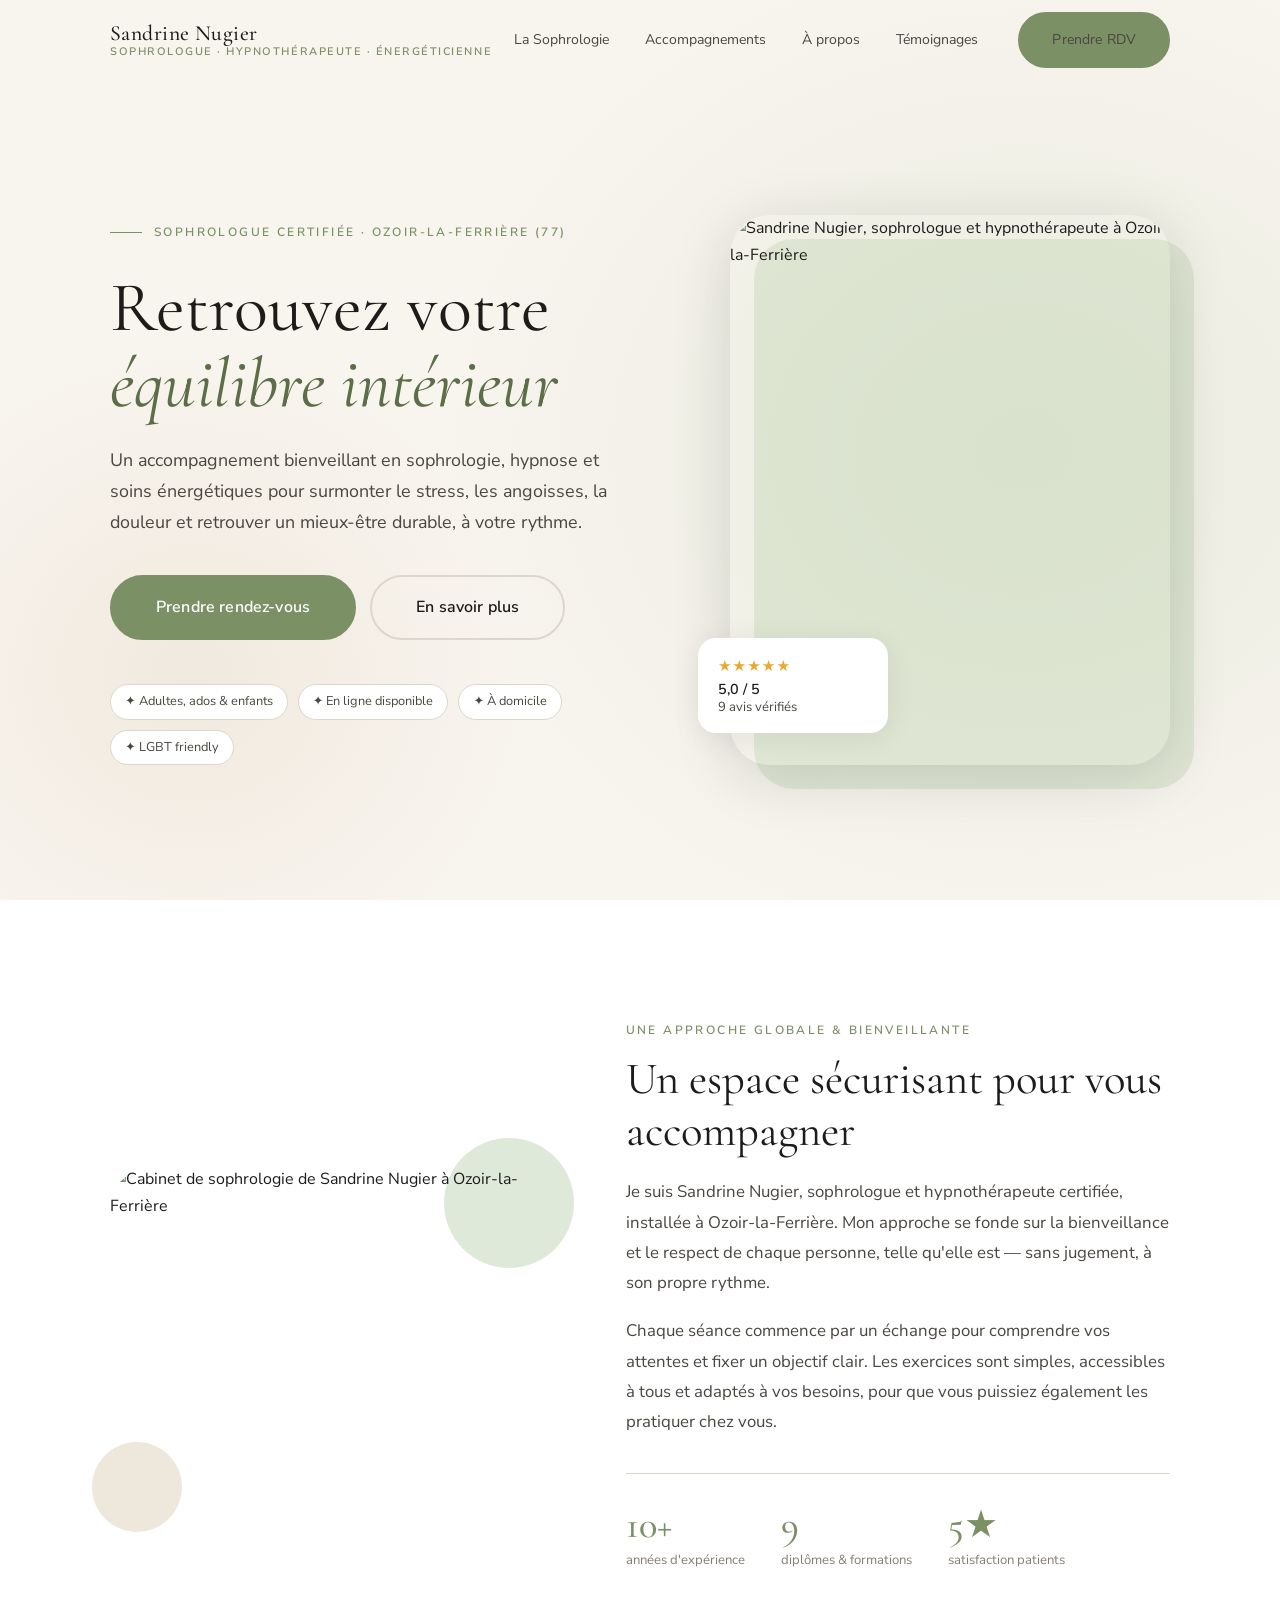
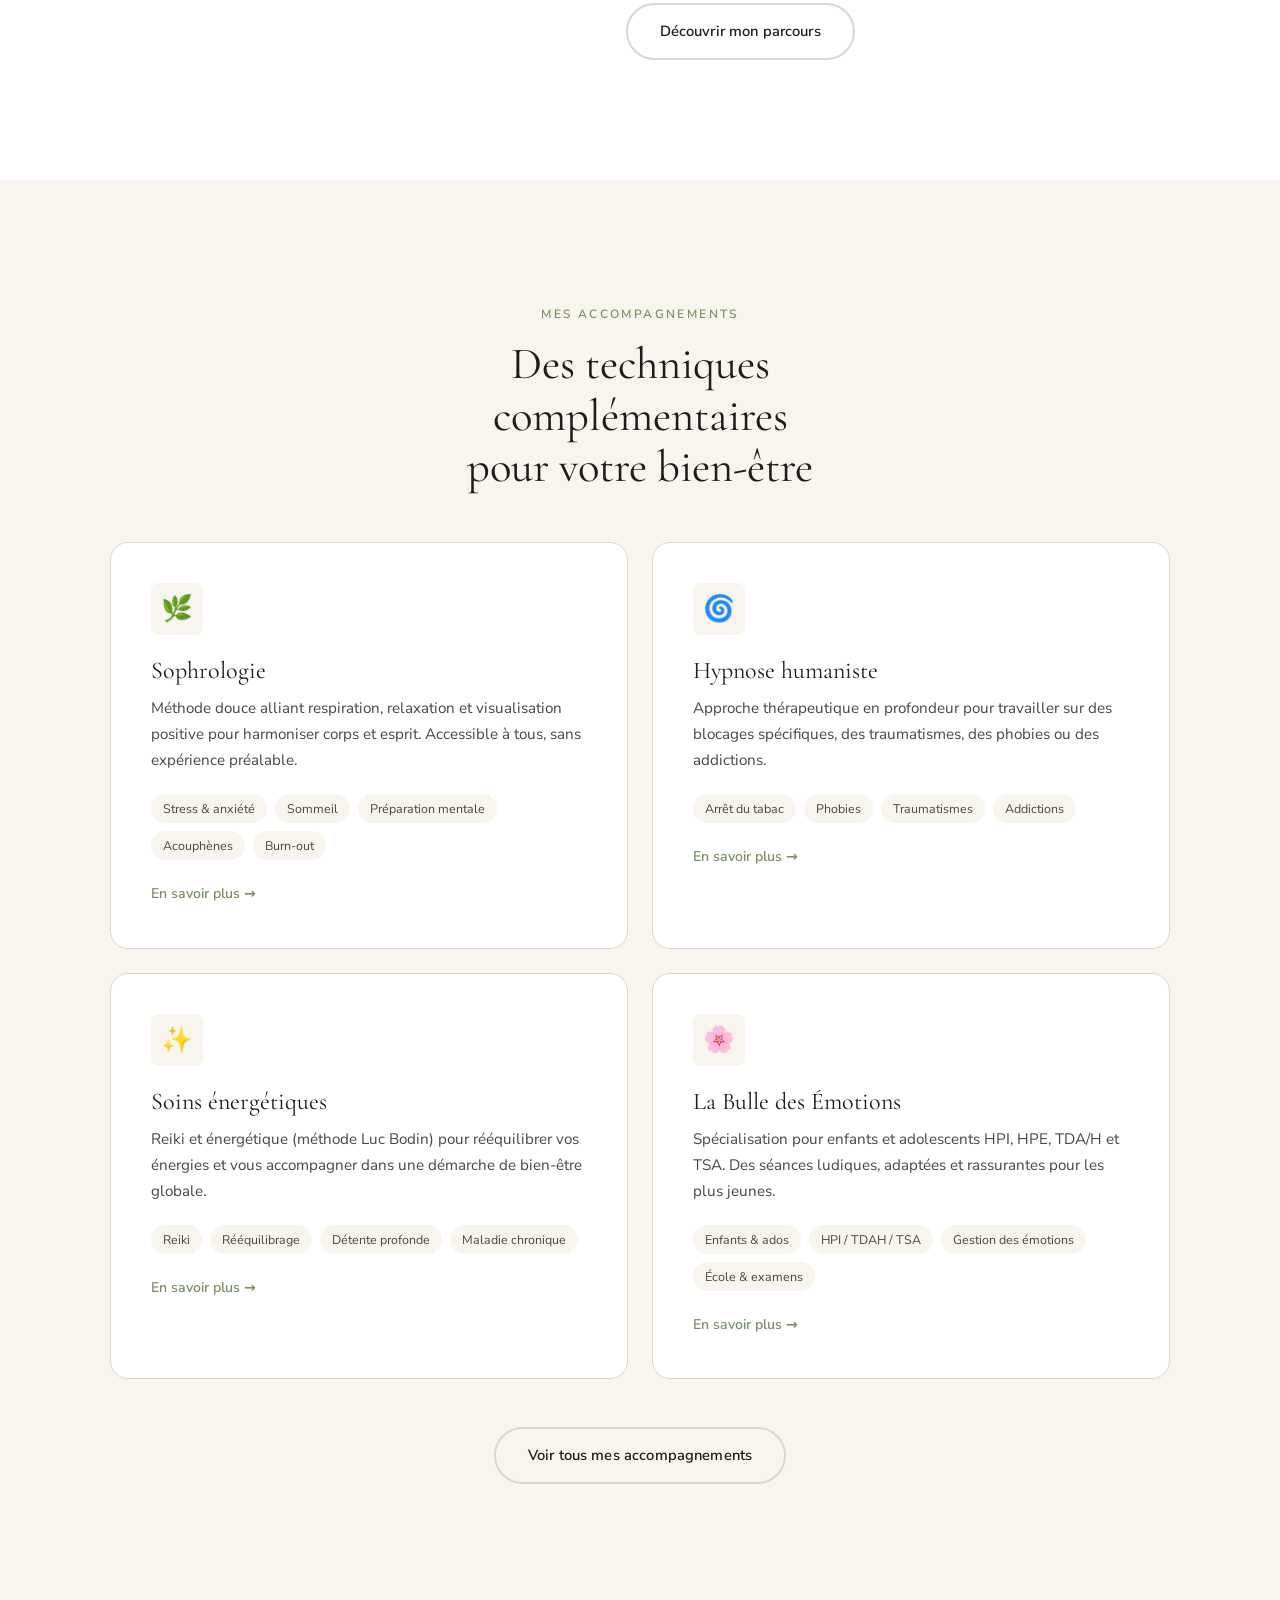
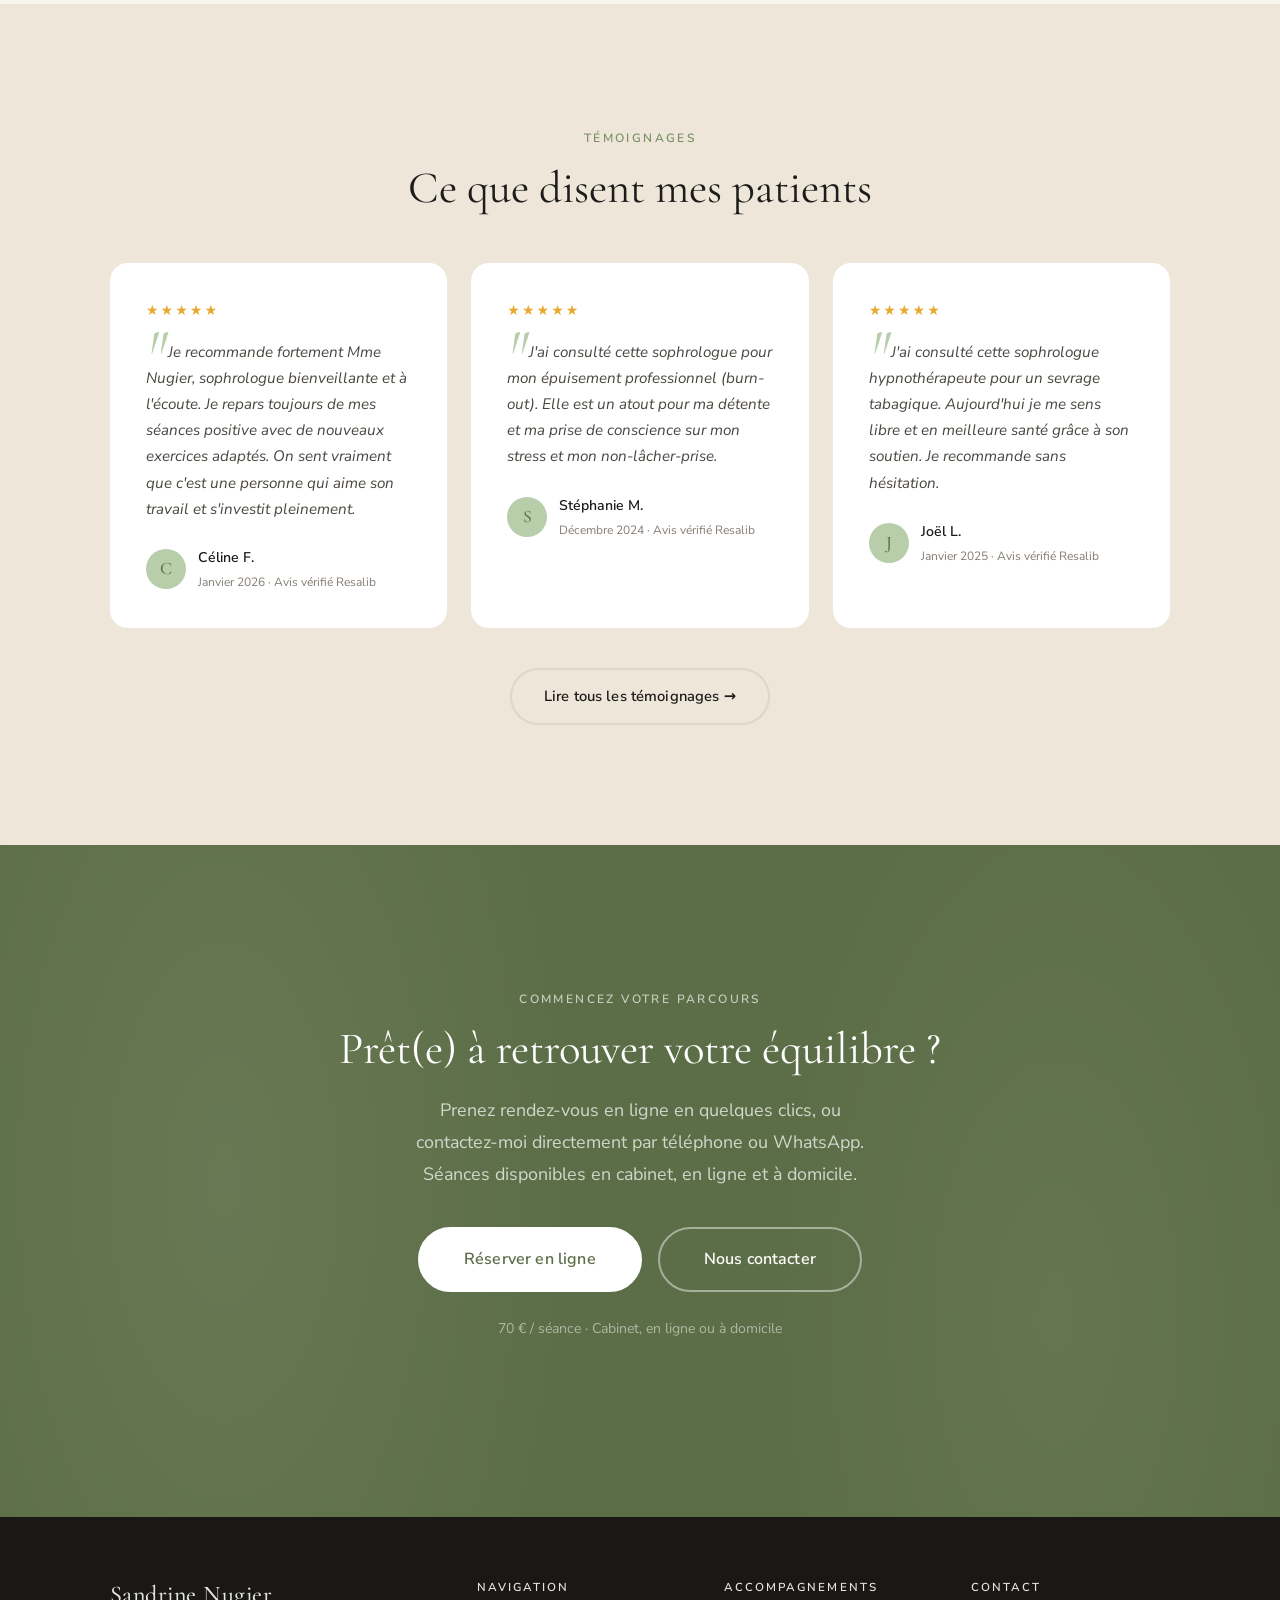
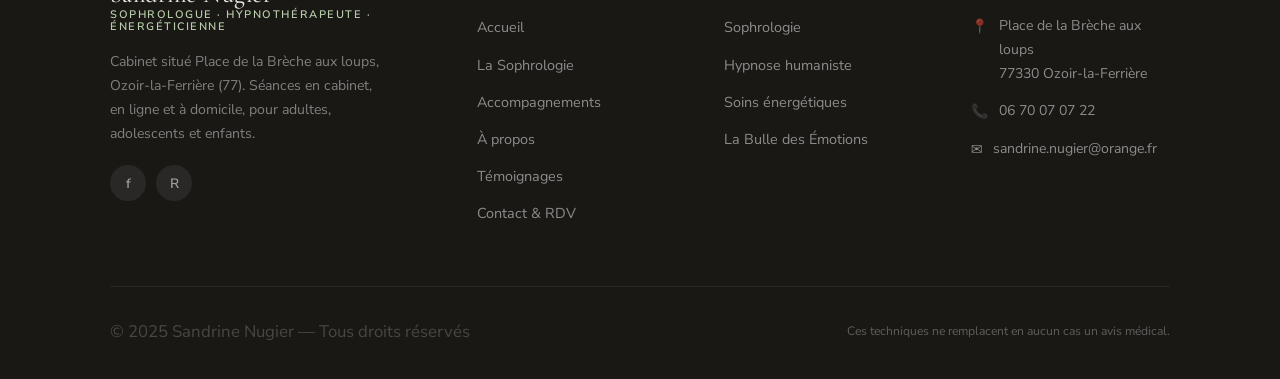
==== index.html @ 546c3f15 "Mise à jour: utiliser la photo de profil Resalib en page d'accueil Remplacement de la photo portrait" ====
<!DOCTYPE html>
<html lang="fr">
<head>
  <meta charset="UTF-8">
  <meta name="viewport" content="width=device-width, initial-scale=1.0">
  <title>Sandrine Nugier — Sophrologue, Hypnothérapeute à Ozoir-la-Ferrière (77)</title>
  <meta name="description" content="Sandrine Nugier, sophrologue et hypnothérapeute certifiée à Ozoir-la-Ferrière. Séances en cabinet, en ligne ou à domicile. Gestion du stress, sommeil, acouphènes, enfants HPI/TDAH. 5★ sur Resalib.">
  <link rel="preconnect" href="https://fonts.googleapis.com">
  <link rel="preconnect" href="https://fonts.gstatic.com" crossorigin>
  <link href="https://fonts.googleapis.com/css2?family=Cormorant+Garamond:ital,wght@0,300;0,400;0,500;0,600;1,300;1,400;1,500&family=Nunito+Sans:opsz,wght@6..12,300;6..12,400;6..12,600&display=swap" rel="stylesheet">
  <link rel="stylesheet" href="css/style.css">
</head>
<body>

  <!-- ======== NAVIGATION ======== -->
  <nav class="nav" id="nav">
    <div class="nav-inner">
      <a href="index.html" class="nav-logo">
        <span class="nav-logo-name">Sandrine Nugier</span>
        <span class="nav-logo-title">Sophrologue · Hypnothérapeute · Énergéticienne</span>
      </a>
      <ul class="nav-links">
        <li><a href="sophrologie.html">La Sophrologie</a></li>
        <li><a href="accompagnements.html">Accompagnements</a></li>
        <li><a href="a-propos.html">À propos</a></li>
        <li><a href="temoignages.html">Témoignages</a></li>
        <li class="nav-cta"><a href="contact.html" class="btn btn-primary">Prendre RDV</a></li>
      </ul>
      <button class="nav-burger" aria-label="Ouvrir le menu">
        <span></span><span></span><span></span>
      </button>
    </div>
  </nav>

  <!-- ======== HERO ======== -->
  <section class="hero">
    <div class="hero-bg"></div>
    <div class="hero-inner">
      <div class="hero-content">
        <div class="hero-eyebrow">
          <span class="eyebrow">Sophrologue certifiée · Ozoir-la-Ferrière (77)</span>
        </div>
        <h1>Retrouvez votre<br><em>équilibre intérieur</em></h1>
        <p class="hero-desc">
          Un accompagnement bienveillant en sophrologie, hypnose et soins énergétiques
          pour surmonter le stress, les angoisses, la douleur et retrouver un
          mieux-être durable, à votre rythme.
        </p>
        <div class="hero-actions">
          <a href="https://www.resalib.fr/agenda/100744?src=profile" target="_blank" rel="noopener" class="btn btn-primary btn-lg">
            Prendre rendez-vous
          </a>
          <a href="sophrologie.html" class="btn btn-outline btn-lg">En savoir plus</a>
        </div>
        <div class="hero-tags">
          <span class="tag">✦ Adultes, ados &amp; enfants</span>
          <span class="tag">✦ En ligne disponible</span>
          <span class="tag">✦ À domicile</span>
          <span class="tag">✦ LGBT friendly</span>
        </div>
      </div>
      <div class="hero-visual">
        <div class="hero-photo-wrap">
          <div class="hero-photo-bg"></div>
          <div class="hero-photo">
            <img
              src="https://www.resalib.fr/app/images/partners/100744.png"
              alt="Sandrine Nugier, sophrologue et hypnothérapeute à Ozoir-la-Ferrière"
              loading="eager"
            >
          </div>
          <div class="hero-badge">
            <div>
              <div class="hero-badge-stars">★★★★★</div>
              <div class="hero-badge-text">
                <strong>5,0 / 5</strong>
                9 avis vérifiés
              </div>
            </div>
          </div>
        </div>
      </div>
    </div>
  </section>

  <!-- ======== À PROPOS TEASER ======== -->
  <section class="section section-white">
    <div class="container">
      <div class="intro-grid">
        <div class="intro-visual fade-in">
          <div class="intro-img">
            <img
              src="https://www.resalib.fr/app/images/partners/100744_cabinet.jpeg?1738061444"
              alt="Cabinet de sophrologie de Sandrine Nugier à Ozoir-la-Ferrière"
            >
          </div>
          <div class="intro-blob intro-blob-1"></div>
          <div class="intro-blob intro-blob-2"></div>
        </div>
        <div class="intro-content fade-in delay-1">
          <span class="eyebrow">Une approche globale &amp; bienveillante</span>
          <h2>Un espace sécurisant pour vous accompagner</h2>
          <p>
            Je suis Sandrine Nugier, sophrologue et hypnothérapeute certifiée, installée
            à Ozoir-la-Ferrière. Mon approche se fonde sur la bienveillance et le respect
            de chaque personne, telle qu'elle est — sans jugement, à son propre rythme.
          </p>
          <p>
            Chaque séance commence par un échange pour comprendre vos attentes et fixer
            un objectif clair. Les exercices sont simples, accessibles à tous et adaptés
            à vos besoins, pour que vous puissiez également les pratiquer chez vous.
          </p>
          <div class="intro-stats">
            <div>
              <div class="stat-num">10+</div>
              <div class="stat-label">années d'expérience</div>
            </div>
            <div>
              <div class="stat-num">9</div>
              <div class="stat-label">diplômes &amp; formations</div>
            </div>
            <div>
              <div class="stat-num">5★</div>
              <div class="stat-label">satisfaction patients</div>
            </div>
          </div>
          <a href="a-propos.html" class="btn btn-outline" style="margin-top:32px">Découvrir mon parcours</a>
        </div>
      </div>
    </div>
  </section>

  <!-- ======== SERVICES ======== -->
  <section class="section" style="background:var(--cream)">
    <div class="container">
      <div style="text-align:center; max-width:560px; margin:0 auto 0">
        <span class="eyebrow fade-in">Mes accompagnements</span>
        <h2 class="fade-in delay-1" style="margin-top:12px">
          Des techniques complémentaires<br>pour votre bien-être
        </h2>
      </div>
      <div class="services-grid">

        <div class="service-card fade-in">
          <div class="service-icon">🌿</div>
          <h3>Sophrologie</h3>
          <p>
            Méthode douce alliant respiration, relaxation et visualisation positive pour
            harmoniser corps et esprit. Accessible à tous, sans expérience préalable.
          </p>
          <div class="service-tags">
            <span class="service-tag">Stress &amp; anxiété</span>
            <span class="service-tag">Sommeil</span>
            <span class="service-tag">Préparation mentale</span>
            <span class="service-tag">Acouphènes</span>
            <span class="service-tag">Burn-out</span>
          </div>
          <a href="accompagnements.html#sophrologie" class="service-link">En savoir plus →</a>
        </div>

        <div class="service-card fade-in delay-1">
          <div class="service-icon">🌀</div>
          <h3>Hypnose humaniste</h3>
          <p>
            Approche thérapeutique en profondeur pour travailler sur des blocages
            spécifiques, des traumatismes, des phobies ou des addictions.
          </p>
          <div class="service-tags">
            <span class="service-tag">Arrêt du tabac</span>
            <span class="service-tag">Phobies</span>
            <span class="service-tag">Traumatismes</span>
            <span class="service-tag">Addictions</span>
          </div>
          <a href="accompagnements.html#hypnose" class="service-link">En savoir plus →</a>
        </div>

        <div class="service-card fade-in delay-2">
          <div class="service-icon">✨</div>
          <h3>Soins énergétiques</h3>
          <p>
            Reiki et énergétique (méthode Luc Bodin) pour rééquilibrer vos énergies
            et vous accompagner dans une démarche de bien-être globale.
          </p>
          <div class="service-tags">
            <span class="service-tag">Reiki</span>
            <span class="service-tag">Rééquilibrage</span>
            <span class="service-tag">Détente profonde</span>
            <span class="service-tag">Maladie chronique</span>
          </div>
          <a href="accompagnements.html#energetique" class="service-link">En savoir plus →</a>
        </div>

        <div class="service-card fade-in delay-3">
          <div class="service-icon">🌸</div>
          <h3>La Bulle des Émotions</h3>
          <p>
            Spécialisation pour enfants et adolescents HPI, HPE, TDA/H et TSA.
            Des séances ludiques, adaptées et rassurantes pour les plus jeunes.
          </p>
          <div class="service-tags">
            <span class="service-tag">Enfants &amp; ados</span>
            <span class="service-tag">HPI / TDAH / TSA</span>
            <span class="service-tag">Gestion des émotions</span>
            <span class="service-tag">École &amp; examens</span>
          </div>
          <a href="accompagnements.html#enfants" class="service-link">En savoir plus →</a>
        </div>

      </div>
      <div style="text-align:center; margin-top:48px">
        <a href="accompagnements.html" class="btn btn-outline">Voir tous mes accompagnements</a>
      </div>
    </div>
  </section>

  <!-- ======== TEMOIGNAGES ======== -->
  <section class="section section-beige">
    <div class="container">
      <div style="text-align:center; max-width:560px; margin:0 auto">
        <span class="eyebrow fade-in">Témoignages</span>
        <h2 class="fade-in delay-1" style="margin-top:12px">Ce que disent mes patients</h2>
      </div>
      <div class="testimonials-grid">

        <div class="testimonial-card fade-in">
          <div class="testimonial-stars">★★★★★</div>
          <p class="testimonial-text">
            <span class="testimonial-quote">"</span>Je recommande fortement Mme Nugier, sophrologue bienveillante
            et à l'écoute. Je repars toujours de mes séances positive avec de nouveaux exercices adaptés.
            On sent vraiment que c'est une personne qui aime son travail et s'investit pleinement.
          </p>
          <div class="testimonial-author">
            <div class="testimonial-avatar">C</div>
            <div>
              <div class="testimonial-name">Céline F.</div>
              <div class="testimonial-date">Janvier 2026 · Avis vérifié Resalib</div>
            </div>
          </div>
        </div>

        <div class="testimonial-card fade-in delay-1">
          <div class="testimonial-stars">★★★★★</div>
          <p class="testimonial-text">
            <span class="testimonial-quote">"</span>J'ai consulté cette sophrologue pour mon épuisement
            professionnel (burn-out). Elle est un atout pour ma détente et ma prise de conscience sur
            mon stress et mon non-lâcher-prise.
          </p>
          <div class="testimonial-author">
            <div class="testimonial-avatar">S</div>
            <div>
              <div class="testimonial-name">Stéphanie M.</div>
              <div class="testimonial-date">Décembre 2024 · Avis vérifié Resalib</div>
            </div>
          </div>
        </div>

        <div class="testimonial-card fade-in delay-2">
          <div class="testimonial-stars">★★★★★</div>
          <p class="testimonial-text">
            <span class="testimonial-quote">"</span>J'ai consulté cette sophrologue hypnothérapeute pour
            un sevrage tabagique. Aujourd'hui je me sens libre et en meilleure santé grâce à son soutien.
            Je recommande sans hésitation.
          </p>
          <div class="testimonial-author">
            <div class="testimonial-avatar">J</div>
            <div>
              <div class="testimonial-name">Joël L.</div>
              <div class="testimonial-date">Janvier 2025 · Avis vérifié Resalib</div>
            </div>
          </div>
        </div>

      </div>
      <div style="text-align:center; margin-top:40px">
        <a href="temoignages.html" class="btn btn-outline">Lire tous les témoignages →</a>
      </div>
    </div>
  </section>

  <!-- ======== CTA ======== -->
  <section class="cta-section">
    <div class="container" style="position:relative;z-index:1">
      <span class="eyebrow" style="color:rgba(255,255,255,0.65)">Commencez votre parcours</span>
      <h2 style="margin-top:12px">Prêt(e) à retrouver votre équilibre&nbsp;?</h2>
      <p>
        Prenez rendez-vous en ligne en quelques clics, ou contactez-moi
        directement par téléphone ou WhatsApp. Séances disponibles en cabinet,
        en ligne et à domicile.
      </p>
      <div class="cta-actions">
        <a href="https://www.resalib.fr/agenda/100744?src=profile" target="_blank" rel="noopener" class="btn btn-white btn-lg">
          Réserver en ligne
        </a>
        <a href="contact.html" class="btn btn-outline-white btn-lg">Nous contacter</a>
      </div>
      <p style="margin-top:24px; font-size:0.88rem; color:rgba(255,255,255,0.5)">
        70 € / séance · Cabinet, en ligne ou à domicile
      </p>
    </div>
  </section>

  <!-- ======== FOOTER ======== -->
  <footer class="footer">
    <div class="container">
      <div class="footer-grid">
        <div class="footer-brand">
          <a href="index.html" class="nav-logo">
            <span class="nav-logo-name">Sandrine Nugier</span>
            <span class="nav-logo-title">Sophrologue · Hypnothérapeute · Énergéticienne</span>
          </a>
          <p class="footer-desc">
            Cabinet situé Place de la Brèche aux loups, Ozoir-la-Ferrière (77).
            Séances en cabinet, en ligne et à domicile, pour adultes, adolescents et enfants.
          </p>
          <div class="footer-social" style="margin-top:20px">
            <a href="https://www.facebook.com/sandrine.nugier.sophrologie/" target="_blank" rel="noopener" aria-label="Page Facebook">f</a>
            <a href="https://www.resalib.fr/praticien/100744-sandrine-nugier-sophrologue-ozoir-la-ferriere" target="_blank" rel="noopener" aria-label="Profil Resalib">R</a>
          </div>
        </div>
        <div class="footer-col">
          <h4>Navigation</h4>
          <ul>
            <li><a href="index.html">Accueil</a></li>
            <li><a href="sophrologie.html">La Sophrologie</a></li>
            <li><a href="accompagnements.html">Accompagnements</a></li>
            <li><a href="a-propos.html">À propos</a></li>
            <li><a href="temoignages.html">Témoignages</a></li>
            <li><a href="contact.html">Contact &amp; RDV</a></li>
          </ul>
        </div>
        <div class="footer-col">
          <h4>Accompagnements</h4>
          <ul>
            <li><a href="accompagnements.html#sophrologie">Sophrologie</a></li>
            <li><a href="accompagnements.html#hypnose">Hypnose humaniste</a></li>
            <li><a href="accompagnements.html#energetique">Soins énergétiques</a></li>
            <li><a href="accompagnements.html#enfants">La Bulle des Émotions</a></li>
          </ul>
        </div>
        <div class="footer-col">
          <h4>Contact</h4>
          <div class="footer-contact-item">
            <span class="footer-contact-icon">📍</span>
            <span>Place de la Brèche aux loups<br>77330 Ozoir-la-Ferrière</span>
          </div>
          <div class="footer-contact-item">
            <span class="footer-contact-icon">📞</span>
            <a href="tel:+33670070722">06 70 07 07 22</a>
          </div>
          <div class="footer-contact-item">
            <span class="footer-contact-icon">✉️</span>
            <a href="mailto:sandrine.nugier@orange.fr">sandrine.nugier@orange.fr</a>
          </div>
        </div>
      </div>
      <div class="footer-bottom">
        <p>© 2025 Sandrine Nugier — Tous droits réservés</p>
        <p style="color:rgba(255,255,255,0.3); font-size:0.76rem">
          Ces techniques ne remplacent en aucun cas un avis médical.
        </p>
      </div>
    </div>
  </footer>

  <script src="js/main.js"></script>
</body>
</html>
---- css/style.css ----
/* ========================================
   GOOGLE FONTS
======================================== */
@import url('https://fonts.googleapis.com/css2?family=Cormorant+Garamond:ital,wght@0,300;0,400;0,500;0,600;1,300;1,400;1,500&family=Nunito+Sans:opsz,wght@6..12,300;6..12,400;6..12,600&display=swap');

/* ========================================
   CSS VARIABLES
======================================== */
:root {
  --cream:       #F8F4EE;
  --beige:       #EDE6D9;
  --sage:        #7B9165;
  --sage-light:  #B8CEAA;
  --sage-dark:   #5C6E47;
  --warm:        #C4A882;
  --text-dark:   #1E1C1A;
  --text-mid:    #4A4640;
  --text-light:  #847D74;
  --white:       #FFFFFF;
  --border:      #DDD6CC;
  --gold:        #E8A930;

  --font-serif:  'Cormorant Garamond', Georgia, serif;
  --font-sans:   'Nunito Sans', system-ui, sans-serif;

  --nav-h:     80px;
  --max-w:     1180px;
  --pad-x:     clamp(20px, 5vw, 60px);

  --ease:      cubic-bezier(0.4, 0, 0.2, 1);
  --dur:       0.35s;

  --shadow:    0 4px 30px rgba(30, 28, 26, 0.08);
  --shadow-lg: 0 12px 60px rgba(30, 28, 26, 0.14);
  --r-sm:      8px;
  --r-md:      18px;
  --r-lg:      40px;
}

/* ========================================
   RESET & BASE
======================================== */
*, *::before, *::after { box-sizing: border-box; margin: 0; padding: 0; }
html { scroll-behavior: smooth; font-size: 16px; }
body {
  font-family: var(--font-sans);
  background: var(--cream);
  color: var(--text-dark);
  line-height: 1.7;
  -webkit-font-smoothing: antialiased;
  overflow-x: hidden;
}
img { max-width: 100%; height: auto; display: block; }
a { color: inherit; text-decoration: none; }
ul { list-style: none; }

/* ========================================
   TYPOGRAPHY
======================================== */
h1, h2, h3, h4 {
  font-family: var(--font-serif);
  font-weight: 400;
  line-height: 1.15;
  color: var(--text-dark);
}
h1 { font-size: clamp(2.6rem, 5.5vw, 4.8rem); }
h2 { font-size: clamp(1.9rem, 3.5vw, 3.2rem); }
h3 { font-size: clamp(1.35rem, 2.2vw, 1.9rem); }
h4 { font-size: 1.2rem; }

p { font-size: 1.05rem; color: var(--text-mid); line-height: 1.8; }

.eyebrow {
  font-family: var(--font-sans);
  font-size: 0.75rem;
  font-weight: 600;
  letter-spacing: 0.2em;
  text-transform: uppercase;
  color: var(--sage);
}
.lead {
  font-size: 1.18rem;
  font-weight: 300;
  color: var(--text-mid);
  line-height: 1.75;
}

/* ========================================
   LAYOUT UTILITIES
======================================== */
.container {
  max-width: var(--max-w);
  margin: 0 auto;
  padding: 0 var(--pad-x);
}
.section {
  padding: clamp(70px, 10vw, 120px) 0;
}
.text-center { text-align: center; }

/* ========================================
   BUTTONS
======================================== */
.btn {
  display: inline-flex;
  align-items: center;
  gap: 8px;
  padding: 14px 32px;
  border-radius: 100px;
  font-family: var(--font-sans);
  font-size: 0.92rem;
  font-weight: 600;
  cursor: pointer;
  transition: all var(--dur) var(--ease);
  border: 2px solid transparent;
  white-space: nowrap;
  letter-spacing: 0.01em;
}
.btn-primary {
  background: var(--sage);
  color: var(--white);
  border-color: var(--sage);
}
.btn-primary:hover {
  background: var(--sage-dark);
  border-color: var(--sage-dark);
  transform: translateY(-2px);
  box-shadow: 0 8px 24px rgba(123, 145, 101, 0.35);
}
.btn-outline {
  background: transparent;
  color: var(--text-dark);
  border-color: var(--border);
}
.btn-outline:hover {
  background: var(--white);
  border-color: var(--text-dark);
  transform: translateY(-2px);
}
.btn-lg { padding: 17px 44px; font-size: 1rem; }
.btn-white {
  background: var(--white);
  color: var(--sage-dark);
  border-color: var(--white);
}
.btn-white:hover {
  background: var(--cream);
  transform: translateY(-2px);
  box-shadow: 0 8px 24px rgba(0,0,0,0.18);
}
.btn-outline-white {
  background: transparent;
  color: var(--white);
  border-color: rgba(255,255,255,0.45);
}
.btn-outline-white:hover {
  background: rgba(255,255,255,0.1);
  border-color: var(--white);
}

/* ========================================
   NAVIGATION
======================================== */
.nav {
  position: fixed;
  top: 0; left: 0; right: 0;
  z-index: 1000;
  height: var(--nav-h);
  display: flex;
  align-items: center;
  transition: background var(--dur) var(--ease), box-shadow var(--dur) var(--ease);
}
.nav.scrolled {
  background: rgba(248, 244, 238, 0.96);
  backdrop-filter: blur(20px);
  -webkit-backdrop-filter: blur(20px);
  box-shadow: 0 1px 0 var(--border);
}
.nav-inner {
  width: 100%;
  max-width: var(--max-w);
  margin: 0 auto;
  padding: 0 var(--pad-x);
  display: flex;
  align-items: center;
  justify-content: space-between;
}
.nav-logo {
  display: flex;
  flex-direction: column;
  line-height: 1.15;
}
.nav-logo-name {
  font-family: var(--font-serif);
  font-size: 1.35rem;
  font-weight: 500;
  color: var(--text-dark);
  letter-spacing: 0.02em;
}
.nav-logo-title {
  font-size: 0.68rem;
  font-weight: 600;
  letter-spacing: 0.14em;
  text-transform: uppercase;
  color: var(--sage);
}
.nav-links {
  display: flex;
  align-items: center;
  gap: 36px;
}
.nav-links a {
  font-size: 0.88rem;
  font-weight: 400;
  color: var(--text-mid);
  position: relative;
  transition: color var(--dur) var(--ease);
}
.nav-links a:not(.btn)::after {
  content: '';
  position: absolute;
  bottom: -3px; left: 0;
  width: 0; height: 1px;
  background: var(--sage);
  transition: width var(--dur) var(--ease);
}
.nav-links a:hover:not(.btn),
.nav-links a.active:not(.btn) { color: var(--text-dark); }
.nav-links a:hover:not(.btn)::after,
.nav-links a.active:not(.btn)::after { width: 100%; }
.nav-cta { margin-left: 4px; }

.nav-burger {
  display: none;
  flex-direction: column;
  gap: 5px;
  cursor: pointer;
  padding: 6px;
  background: none;
  border: none;
}
.nav-burger span {
  display: block;
  width: 24px; height: 2px;
  background: var(--text-dark);
  border-radius: 2px;
  transition: var(--dur) var(--ease);
}
.nav-burger.active span:nth-child(1) { transform: translateY(7px) rotate(45deg); }
.nav-burger.active span:nth-child(2) { opacity: 0; }
.nav-burger.active span:nth-child(3) { transform: translateY(-7px) rotate(-45deg); }

/* ========================================
   HERO — HOMEPAGE
======================================== */
.hero {
  min-height: 100vh;
  display: flex;
  align-items: center;
  position: relative;
  overflow: hidden;
  padding-top: var(--nav-h);
}
.hero-bg {
  position: absolute; inset: 0;
  background:
    radial-gradient(ellipse 65% 80% at 80% 50%, rgba(180, 206, 170, 0.22) 0%, transparent 70%),
    radial-gradient(ellipse 40% 55% at 15% 75%, rgba(196, 168, 130, 0.14) 0%, transparent 65%),
    var(--cream);
  z-index: 0;
}
.hero-inner {
  position: relative;
  z-index: 1;
  display: grid;
  grid-template-columns: 1.1fr 1fr;
  gap: 80px;
  align-items: center;
  width: 100%;
  max-width: var(--max-w);
  margin: 0 auto;
  padding: 60px var(--pad-x);
}
.hero-eyebrow {
  display: inline-flex;
  align-items: center;
  gap: 12px;
  margin-bottom: 28px;
}
.hero-eyebrow::before {
  content: '';
  display: block;
  width: 32px; height: 1px;
  background: var(--sage);
}
.hero h1 {
  font-weight: 400;
  line-height: 1.08;
  margin-bottom: 22px;
}
.hero h1 em {
  font-style: italic;
  color: var(--sage-dark);
}
.hero-desc {
  font-size: 1.12rem;
  color: var(--text-mid);
  margin-bottom: 36px;
  line-height: 1.75;
  max-width: 520px;
}
.hero-actions {
  display: flex;
  gap: 14px;
  flex-wrap: wrap;
}
.hero-tags {
  display: flex;
  flex-wrap: wrap;
  gap: 10px;
  margin-top: 44px;
}
.tag {
  display: inline-flex;
  align-items: center;
  padding: 6px 14px;
  background: var(--white);
  border: 1px solid var(--border);
  border-radius: 100px;
  font-size: 0.8rem;
  color: var(--text-mid);
}

/* Hero Visual */
.hero-visual {
  display: flex;
  justify-content: flex-end;
  align-items: center;
}
.hero-photo-wrap {
  position: relative;
  width: 100%;
  max-width: 440px;
}
.hero-photo-bg {
  position: absolute;
  inset: 24px -24px -24px 24px;
  background: var(--sage-light);
  border-radius: var(--r-lg);
  opacity: 0.35;
}
.hero-photo {
  position: relative;
  border-radius: var(--r-lg);
  overflow: hidden;
  aspect-ratio: 4/5;
  box-shadow: var(--shadow-lg);
}
.hero-photo img {
  width: 100%;
  height: 100%;
  object-fit: cover;
  object-position: center top;
  transition: transform 0.8s var(--ease);
}
.hero-photo:hover img { transform: scale(1.03); }

.hero-badge {
  position: absolute;
  bottom: 32px; left: -32px;
  background: var(--white);
  border-radius: var(--r-md);
  padding: 16px 20px;
  box-shadow: var(--shadow);
  display: flex;
  align-items: center;
  gap: 12px;
  min-width: 190px;
}
.hero-badge-stars { color: var(--gold); font-size: 0.95rem; letter-spacing: 1px; }
.hero-badge-text { font-size: 0.82rem; color: var(--text-mid); line-height: 1.35; }
.hero-badge-text strong { display: block; color: var(--text-dark); font-weight: 600; font-size: 0.9rem; }

/* ========================================
   INTRO SECTION
======================================== */
.section-white { background: var(--white); }
.section-beige { background: var(--beige); }
.section-sage { background: var(--sage-dark); }

.intro-grid {
  display: grid;
  grid-template-columns: 1fr 1.25fr;
  gap: 80px;
  align-items: center;
}
.intro-visual { position: relative; }
.intro-img {
  border-radius: var(--r-lg);
  overflow: hidden;
  aspect-ratio: 4/3.2;
}
.intro-img img { width: 100%; height: 100%; object-fit: cover; }
.intro-blob {
  position: absolute;
  border-radius: 50%;
  z-index: -1;
}
.intro-blob-1 {
  top: -28px; right: -28px;
  width: 130px; height: 130px;
  background: var(--sage-light);
  opacity: 0.45;
}
.intro-blob-2 {
  bottom: -18px; left: -18px;
  width: 90px; height: 90px;
  background: var(--beige);
  opacity: 0.9;
}
.intro-content .eyebrow { margin-bottom: 14px; display: block; }
.intro-content h2 { margin-bottom: 20px; }
.intro-content p { margin-bottom: 18px; }

.intro-stats {
  display: flex;
  gap: 36px;
  margin-top: 36px;
  padding-top: 32px;
  border-top: 1px solid var(--border);
}
.stat-num {
  font-family: var(--font-serif);
  font-size: 2.4rem;
  font-weight: 500;
  color: var(--sage);
  line-height: 1;
}
.stat-label {
  font-size: 0.82rem;
  color: var(--text-light);
  margin-top: 4px;
}

/* ========================================
   SERVICES GRID
======================================== */
.services-grid {
  display: grid;
  grid-template-columns: repeat(2, 1fr);
  gap: 24px;
  margin-top: 48px;
}
.service-card {
  background: var(--white);
  border-radius: var(--r-md);
  padding: 40px;
  border: 1px solid var(--border);
  transition: all var(--dur) var(--ease);
  position: relative;
  overflow: hidden;
}
.service-card::before {
  content: '';
  position: absolute;
  top: 0; left: 0; right: 0;
  height: 3px;
  background: linear-gradient(90deg, var(--sage), var(--sage-light));
  transform: scaleX(0);
  transform-origin: left;
  transition: transform var(--dur) var(--ease);
}
.service-card:hover {
  transform: translateY(-6px);
  box-shadow: var(--shadow-lg);
  border-color: transparent;
}
.service-card:hover::before { transform: scaleX(1); }

.service-icon {
  width: 52px; height: 52px;
  background: var(--cream);
  border-radius: var(--r-sm);
  display: flex;
  align-items: center;
  justify-content: center;
  margin-bottom: 22px;
  font-size: 1.6rem;
}
.service-card h3 { font-size: 1.5rem; margin-bottom: 12px; }
.service-card p { font-size: 0.95rem; margin-bottom: 20px; line-height: 1.7; }
.service-tags { display: flex; flex-wrap: wrap; gap: 8px; }
.service-tag {
  font-size: 0.78rem;
  padding: 4px 12px;
  background: var(--cream);
  border-radius: 100px;
  color: var(--text-mid);
}
.service-link {
  display: inline-flex;
  align-items: center;
  gap: 6px;
  margin-top: 22px;
  font-size: 0.88rem;
  font-weight: 600;
  color: var(--sage);
  transition: gap var(--dur) var(--ease);
}
.service-link:hover { gap: 10px; }

/* ========================================
   TESTIMONIALS
======================================== */
.testimonials-grid {
  display: grid;
  grid-template-columns: repeat(3, 1fr);
  gap: 24px;
  margin-top: 48px;
}
.testimonial-card {
  background: var(--white);
  border-radius: var(--r-md);
  padding: 36px;
  position: relative;
  transition: transform var(--dur) var(--ease), box-shadow var(--dur) var(--ease);
}
.testimonial-card:hover {
  transform: translateY(-4px);
  box-shadow: var(--shadow);
}
.testimonial-stars {
  color: var(--gold);
  font-size: 0.88rem;
  letter-spacing: 2px;
  margin-bottom: 16px;
}
.testimonial-text {
  font-size: 0.95rem;
  color: var(--text-mid);
  line-height: 1.72;
  font-style: italic;
  margin-bottom: 24px;
  position: relative;
}
.testimonial-quote {
  font-family: var(--font-serif);
  font-size: 4rem;
  color: var(--sage-light);
  line-height: 0;
  vertical-align: -1rem;
  margin-right: 2px;
}
.testimonial-author { display: flex; align-items: center; gap: 12px; }
.testimonial-avatar {
  width: 40px; height: 40px;
  border-radius: 50%;
  background: var(--sage-light);
  display: flex;
  align-items: center;
  justify-content: center;
  font-family: var(--font-serif);
  font-size: 1.1rem;
  color: var(--sage-dark);
  font-weight: 500;
  flex-shrink: 0;
}
.testimonial-name { font-weight: 600; font-size: 0.88rem; color: var(--text-dark); }
.testimonial-date { font-size: 0.75rem; color: var(--text-light); margin-top: 2px; }

/* Rating summary */
.rating-summary {
  background: var(--white);
  border-radius: var(--r-md);
  padding: 40px;
  border: 1px solid var(--border);
  margin-bottom: 48px;
  display: flex;
  align-items: center;
  justify-content: center;
  gap: 60px;
  flex-wrap: wrap;
}
.rating-big {
  font-family: var(--font-serif);
  font-size: 5rem;
  font-weight: 300;
  color: var(--sage);
  line-height: 1;
}
.rating-stars-big { font-size: 1.4rem; color: var(--gold); letter-spacing: 4px; }
.rating-label { font-size: 0.88rem; color: var(--text-light); margin-top: 6px; }
.rating-divider { width: 1px; height: 80px; background: var(--border); }

/* ========================================
   CTA SECTION
======================================== */
.cta-section {
  background: var(--sage-dark);
  color: var(--white);
  text-align: center;
  padding: clamp(80px, 12vw, 140px) 0;
  position: relative;
  overflow: hidden;
}
.cta-section::before {
  content: '';
  position: absolute;
  top: -60%; left: -10%;
  width: 55%; height: 220%;
  background: radial-gradient(ellipse at center, rgba(255,255,255,0.07) 0%, transparent 70%);
  pointer-events: none;
}
.cta-section::after {
  content: '';
  position: absolute;
  bottom: -60%; right: -5%;
  width: 45%; height: 180%;
  background: radial-gradient(ellipse at center, rgba(255,255,255,0.05) 0%, transparent 70%);
  pointer-events: none;
}
.cta-section h2 { color: var(--white); margin-bottom: 18px; }
.cta-section > .container > p { color: rgba(255,255,255,0.72); font-size: 1.12rem; max-width: 480px; margin: 0 auto 36px; }
.cta-actions { display: flex; gap: 16px; justify-content: center; flex-wrap: wrap; }

/* ========================================
   FOOTER
======================================== */
.footer {
  background: #1A1815;
  color: rgba(255,255,255,0.55);
  padding: 64px 0 32px;
}
.footer-grid {
  display: grid;
  grid-template-columns: 1.6fr 1fr 1fr 1fr;
  gap: 48px;
  padding-bottom: 48px;
  border-bottom: 1px solid rgba(255,255,255,0.07);
}
.footer-brand .nav-logo-name { color: rgba(255,255,255,0.88); font-size: 1.5rem; }
.footer-brand .nav-logo-title { color: var(--sage-light); }
.footer-desc {
  font-size: 0.88rem;
  line-height: 1.7;
  color: rgba(255,255,255,0.45);
  margin-top: 16px;
  max-width: 280px;
}
.footer-col h4 {
  font-family: var(--font-sans);
  font-size: 0.72rem;
  font-weight: 600;
  letter-spacing: 0.18em;
  text-transform: uppercase;
  color: rgba(255,255,255,0.88);
  margin-bottom: 20px;
}
.footer-col ul li { margin-bottom: 10px; }
.footer-col ul li a {
  font-size: 0.9rem;
  color: rgba(255,255,255,0.5);
  transition: color var(--dur) var(--ease);
}
.footer-col ul li a:hover { color: var(--white); }

.footer-contact-item {
  display: flex;
  align-items: flex-start;
  gap: 10px;
  margin-bottom: 13px;
  font-size: 0.88rem;
  color: rgba(255,255,255,0.5);
}
.footer-contact-icon { flex-shrink: 0; margin-top: 1px; }
.footer-contact-item a { color: rgba(255,255,255,0.5); transition: color var(--dur) var(--ease); }
.footer-contact-item a:hover { color: var(--white); }

.footer-bottom {
  display: flex;
  align-items: center;
  justify-content: space-between;
  padding-top: 30px;
  font-size: 0.8rem;
  gap: 16px;
  flex-wrap: wrap;
}
.footer-social { display: flex; gap: 10px; }
.footer-social a {
  width: 36px; height: 36px;
  border-radius: 50%;
  background: rgba(255,255,255,0.07);
  display: flex;
  align-items: center;
  justify-content: center;
  color: rgba(255,255,255,0.55);
  transition: all var(--dur) var(--ease);
  font-size: 0.85rem;
  font-weight: 600;
}
.footer-social a:hover { background: var(--sage); color: var(--white); }

/* ========================================
   PAGE HEADER (inner pages)
======================================== */
.page-header {
  padding: calc(var(--nav-h) + 64px) 0 64px;
  background: var(--white);
  text-align: center;
  border-bottom: 1px solid var(--border);
  position: relative;
  overflow: hidden;
}
.page-header::before {
  content: '';
  position: absolute;
  top: -50%; right: -10%;
  width: 40%; height: 200%;
  background: radial-gradient(ellipse at center, rgba(184, 206, 170, 0.2) 0%, transparent 70%);
  pointer-events: none;
}
.page-header .eyebrow { margin-bottom: 12px; display: block; }
.page-header h1 { font-size: clamp(2.2rem, 4vw, 3.6rem); }
.page-header .lead {
  max-width: 580px;
  margin: 18px auto 0;
}

/* ========================================
   SOPHROLOGIE PAGE
======================================== */
.content-block {
  display: grid;
  grid-template-columns: 1fr 1.3fr;
  gap: 64px;
  align-items: center;
  margin-bottom: 80px;
}
.content-block.reverse { direction: rtl; }
.content-block.reverse > * { direction: ltr; }
.content-img {
  border-radius: var(--r-lg);
  overflow: hidden;
  aspect-ratio: 4/3;
}
.content-img img { width: 100%; height: 100%; object-fit: cover; }
.content-text .eyebrow { margin-bottom: 12px; display: block; }
.content-text h2 { margin-bottom: 16px; }
.content-text h3 { margin-bottom: 10px; }
.content-text p { margin-bottom: 14px; }
.content-text ul {
  list-style: none;
  margin: 12px 0;
}
.content-text ul li {
  display: flex;
  align-items: flex-start;
  gap: 10px;
  padding: 8px 0;
  font-size: 0.97rem;
  color: var(--text-mid);
  border-bottom: 1px solid var(--border);
}
.content-text ul li:last-child { border-bottom: none; }
.content-text ul li::before {
  content: '✦';
  color: var(--sage);
  font-size: 0.6rem;
  flex-shrink: 0;
  margin-top: 6px;
}

.steps-list { margin: 24px 0; }
.step-item {
  display: grid;
  grid-template-columns: 48px 1fr;
  gap: 20px;
  margin-bottom: 28px;
  align-items: start;
}
.step-num {
  width: 48px; height: 48px;
  border-radius: 50%;
  background: var(--sage-light);
  display: flex;
  align-items: center;
  justify-content: center;
  font-family: var(--font-serif);
  font-size: 1.3rem;
  color: var(--sage-dark);
  flex-shrink: 0;
}
.step-text h4 { margin-bottom: 4px; font-size: 1.1rem; }
.step-text p { font-size: 0.93rem; }

/* FAQ */
.faq-list { margin-top: 48px; }
.faq-item { border-bottom: 1px solid var(--border); }
.faq-question {
  font-family: var(--font-serif);
  font-size: 1.25rem;
  cursor: pointer;
  display: flex;
  align-items: center;
  justify-content: space-between;
  gap: 20px;
  color: var(--text-dark);
  transition: color var(--dur) var(--ease);
  padding: 22px 0;
  width: 100%;
  background: none;
  border: none;
  text-align: left;
}
.faq-question:hover { color: var(--sage); }
.faq-chevron {
  width: 28px; height: 28px;
  border-radius: 50%;
  background: var(--beige);
  display: flex;
  align-items: center;
  justify-content: center;
  flex-shrink: 0;
  transition: transform var(--dur) var(--ease), background var(--dur) var(--ease);
  font-size: 0.8rem;
}
.faq-item.open .faq-chevron {
  transform: rotate(180deg);
  background: var(--sage-light);
}
.faq-answer {
  max-height: 0;
  overflow: hidden;
  transition: max-height 0.4s var(--ease);
}
.faq-answer-inner {
  padding-bottom: 22px;
  font-size: 0.97rem;
  color: var(--text-mid);
  line-height: 1.78;
}

/* ========================================
   ACCOMPAGNEMENTS PAGE
======================================== */
.accomp-card {
  background: var(--white);
  border-radius: var(--r-md);
  border: 1px solid var(--border);
  margin-bottom: 24px;
  overflow: hidden;
  transition: box-shadow var(--dur) var(--ease);
}
.accomp-card:hover { box-shadow: var(--shadow-lg); }
.accomp-card-header {
  display: grid;
  grid-template-columns: auto 1fr;
  gap: 24px;
  align-items: center;
  padding: 36px;
  background: var(--cream);
  border-bottom: 1px solid var(--border);
}
.accomp-icon {
  width: 64px; height: 64px;
  background: var(--white);
  border-radius: var(--r-md);
  display: flex;
  align-items: center;
  justify-content: center;
  font-size: 2rem;
  box-shadow: var(--shadow);
}
.accomp-meta .eyebrow { display: block; margin-bottom: 6px; }
.accomp-meta h3 { margin-bottom: 4px; }
.accomp-meta p { font-size: 0.92rem; color: var(--text-light); }
.accomp-body { padding: 36px; }
.accomp-body p { margin-bottom: 14px; }
.accomp-body h4 {
  font-family: var(--font-serif);
  font-size: 1.1rem;
  color: var(--text-dark);
  margin: 24px 0 10px;
}
.conditions-list {
  display: flex;
  flex-wrap: wrap;
  gap: 8px;
  margin: 12px 0 4px;
}
.condition-tag {
  display: inline-flex;
  align-items: center;
  padding: 5px 14px;
  background: var(--cream);
  border: 1px solid var(--border);
  border-radius: 100px;
  font-size: 0.8rem;
  color: var(--text-mid);
}

/* Target audience */
.audience-grid {
  display: grid;
  grid-template-columns: repeat(3, 1fr);
  gap: 20px;
  margin-top: 40px;
}
.audience-card {
  background: var(--white);
  border-radius: var(--r-md);
  padding: 32px 24px;
  text-align: center;
  border: 1px solid var(--border);
}
.audience-card .audience-emoji { font-size: 2.5rem; margin-bottom: 14px; display: block; }
.audience-card h4 { margin-bottom: 8px; font-size: 1.1rem; }
.audience-card p { font-size: 0.88rem; }

/* Modalities */
.modalities {
  display: flex;
  gap: 14px;
  flex-wrap: wrap;
  margin-top: 20px;
}
.modality-badge {
  display: flex;
  align-items: center;
  gap: 8px;
  padding: 10px 18px;
  background: var(--white);
  border: 1px solid var(--border);
  border-radius: 100px;
  font-size: 0.88rem;
  color: var(--text-mid);
}

/* ========================================
   À PROPOS PAGE
======================================== */
.about-hero-grid {
  display: grid;
  grid-template-columns: 1fr 1.3fr;
  gap: 72px;
  align-items: center;
  margin-bottom: 80px;
}
.about-photo {
  border-radius: var(--r-lg);
  overflow: hidden;
  aspect-ratio: 3/4;
  position: relative;
}
.about-photo img { width: 100%; height: 100%; object-fit: cover; object-position: center top; }
.about-photo-badge {
  position: absolute;
  bottom: 24px; right: 24px;
  background: var(--white);
  border-radius: var(--r-md);
  padding: 14px 18px;
  box-shadow: var(--shadow);
  text-align: center;
}
.about-photo-badge-num {
  font-family: var(--font-serif);
  font-size: 1.8rem;
  color: var(--sage);
  line-height: 1;
}
.about-photo-badge-label { font-size: 0.75rem; color: var(--text-light); margin-top: 2px; }

.about-values {
  display: grid;
  grid-template-columns: repeat(3, 1fr);
  gap: 20px;
  margin-top: 48px;
}
.value-card {
  background: var(--white);
  border-radius: var(--r-md);
  padding: 28px;
  border: 1px solid var(--border);
  text-align: center;
}
.value-emoji { font-size: 2rem; margin-bottom: 12px; display: block; }
.value-card h4 { font-size: 1rem; margin-bottom: 6px; }
.value-card p { font-size: 0.85rem; }

/* Timeline / formations */
.timeline {
  position: relative;
  padding-left: 36px;
  margin-top: 40px;
}
.timeline::before {
  content: '';
  position: absolute;
  left: 6px; top: 6px; bottom: 0;
  width: 1px;
  background: linear-gradient(to bottom, var(--sage), var(--sage-light), transparent);
}
.timeline-item {
  position: relative;
  padding-bottom: 36px;
}
.timeline-item::before {
  content: '';
  position: absolute;
  left: -33px; top: 7px;
  width: 10px; height: 10px;
  border-radius: 50%;
  background: var(--sage);
  border: 2px solid var(--white);
  box-shadow: 0 0 0 3px rgba(123, 145, 101, 0.3);
}
.timeline-year {
  font-size: 0.72rem;
  font-weight: 700;
  color: var(--sage);
  letter-spacing: 0.1em;
  margin-bottom: 4px;
  text-transform: uppercase;
}
.timeline-title {
  font-family: var(--font-serif);
  font-size: 1.12rem;
  color: var(--text-dark);
  margin-bottom: 3px;
  line-height: 1.3;
}
.timeline-sub {
  font-size: 0.85rem;
  color: var(--text-light);
  line-height: 1.4;
}

/* ========================================
   CONTACT PAGE
======================================== */
.contact-grid {
  display: grid;
  grid-template-columns: 1fr 1.5fr;
  gap: 64px;
  align-items: start;
}
.contact-detail {
  display: flex;
  align-items: flex-start;
  gap: 16px;
  margin-bottom: 24px;
}
.contact-detail-icon {
  width: 44px; height: 44px;
  border-radius: var(--r-sm);
  background: var(--sage-light);
  display: flex;
  align-items: center;
  justify-content: center;
  font-size: 1.2rem;
  flex-shrink: 0;
}
.contact-detail-label {
  font-size: 0.72rem;
  font-weight: 700;
  text-transform: uppercase;
  letter-spacing: 0.1em;
  color: var(--text-light);
  margin-bottom: 4px;
}
.contact-detail-value {
  font-size: 1rem;
  color: var(--text-dark);
}
.contact-detail-value a { color: var(--sage); transition: color var(--dur) var(--ease); }
.contact-detail-value a:hover { color: var(--sage-dark); }

.booking-card {
  background: var(--sage-dark);
  border-radius: var(--r-lg);
  padding: 48px 40px;
  color: var(--white);
  text-align: center;
  position: relative;
  overflow: hidden;
}
.booking-card::before {
  content: '';
  position: absolute;
  top: -40%; right: -20%;
  width: 70%; height: 140%;
  background: radial-gradient(ellipse, rgba(255,255,255,0.08) 0%, transparent 70%);
  pointer-events: none;
}
.booking-card h3 { color: var(--white); margin-bottom: 10px; font-size: 2rem; }
.booking-card p { color: rgba(255,255,255,0.75); margin-bottom: 28px; font-size: 0.97rem; }
.booking-card .price {
  font-family: var(--font-serif);
  font-size: 3.5rem;
  color: var(--white);
  line-height: 1;
  margin-bottom: 4px;
}
.booking-card .price-label { font-size: 0.88rem; color: rgba(255,255,255,0.6); margin-bottom: 28px; }
.booking-actions { display: flex; flex-direction: column; gap: 12px; align-items: center; }

.payment-icons {
  display: flex;
  gap: 10px;
  flex-wrap: wrap;
  margin-top: 16px;
}
.payment-icon {
  padding: 6px 14px;
  background: var(--cream);
  border-radius: 100px;
  font-size: 0.8rem;
  color: var(--text-mid);
  border: 1px solid var(--border);
}

.map-embed {
  border-radius: var(--r-md);
  overflow: hidden;
  margin-top: 48px;
  box-shadow: var(--shadow);
}
.map-embed iframe {
  width: 100%;
  height: 320px;
  border: none;
  display: block;
}

.info-box {
  background: var(--beige);
  border-radius: var(--r-md);
  padding: 24px;
  margin-top: 20px;
  border-left: 3px solid var(--sage);
}
.info-box p { font-size: 0.9rem; margin: 0; }

/* ========================================
   SCROLL ANIMATIONS
======================================== */
.fade-in {
  opacity: 0;
  transform: translateY(28px);
  transition: opacity 0.7s var(--ease), transform 0.7s var(--ease);
}
.fade-in.visible { opacity: 1; transform: translateY(0); }
.delay-1 { transition-delay: 0.1s; }
.delay-2 { transition-delay: 0.2s; }
.delay-3 { transition-delay: 0.3s; }
.delay-4 { transition-delay: 0.4s; }

/* ========================================
   RESPONSIVE
======================================== */
@media (max-width: 1024px) {
  .footer-grid { grid-template-columns: 1fr 1fr; gap: 36px; }
  .testimonials-grid { grid-template-columns: repeat(2, 1fr); }
  .about-values { grid-template-columns: repeat(3, 1fr); }
  .audience-grid { grid-template-columns: repeat(3, 1fr); }
}

@media (max-width: 768px) {
  .nav-links { display: none; }
  .nav-burger { display: flex; }
  .nav-links.open {
    display: flex;
    flex-direction: column;
    position: fixed;
    top: var(--nav-h);
    left: 0; right: 0; bottom: 0;
    background: var(--cream);
    padding: 48px var(--pad-x);
    gap: 22px;
    align-items: flex-start;
    z-index: 999;
    overflow-y: auto;
  }
  .nav-links.open .nav-cta { margin-left: 0; }
  .nav-links.open a { font-size: 1.2rem; }

  .hero-inner { grid-template-columns: 1fr; gap: 48px; text-align: center; }
  .hero-visual { order: -1; justify-content: center; }
  .hero-actions { justify-content: center; }
  .hero-tags { justify-content: center; }
  .hero-badge { left: 50%; transform: translateX(-50%); bottom: -24px; }
  .hero-photo-wrap { max-width: 300px; }

  .intro-grid,
  .content-block,
  .about-hero-grid,
  .contact-grid { grid-template-columns: 1fr; gap: 40px; }

  .content-block.reverse { direction: ltr; }

  .services-grid { grid-template-columns: 1fr; }
  .testimonials-grid { grid-template-columns: 1fr; }
  .about-values { grid-template-columns: repeat(2, 1fr); }
  .audience-grid { grid-template-columns: 1fr; }
  .footer-grid { grid-template-columns: 1fr; gap: 28px; }
  .footer-bottom { flex-direction: column; gap: 16px; text-align: center; }
  .rating-summary { gap: 24px; }
  .rating-divider { width: 80px; height: 1px; }
  .accomp-card-header { grid-template-columns: 1fr; gap: 16px; }
}

@media (max-width: 480px) {
  .hero h1 { font-size: 2.3rem; }
  .service-card { padding: 28px; }
  .testimonial-card { padding: 24px; }
  .booking-card { padding: 32px 24px; }
  .about-values { grid-template-columns: 1fr; }
}
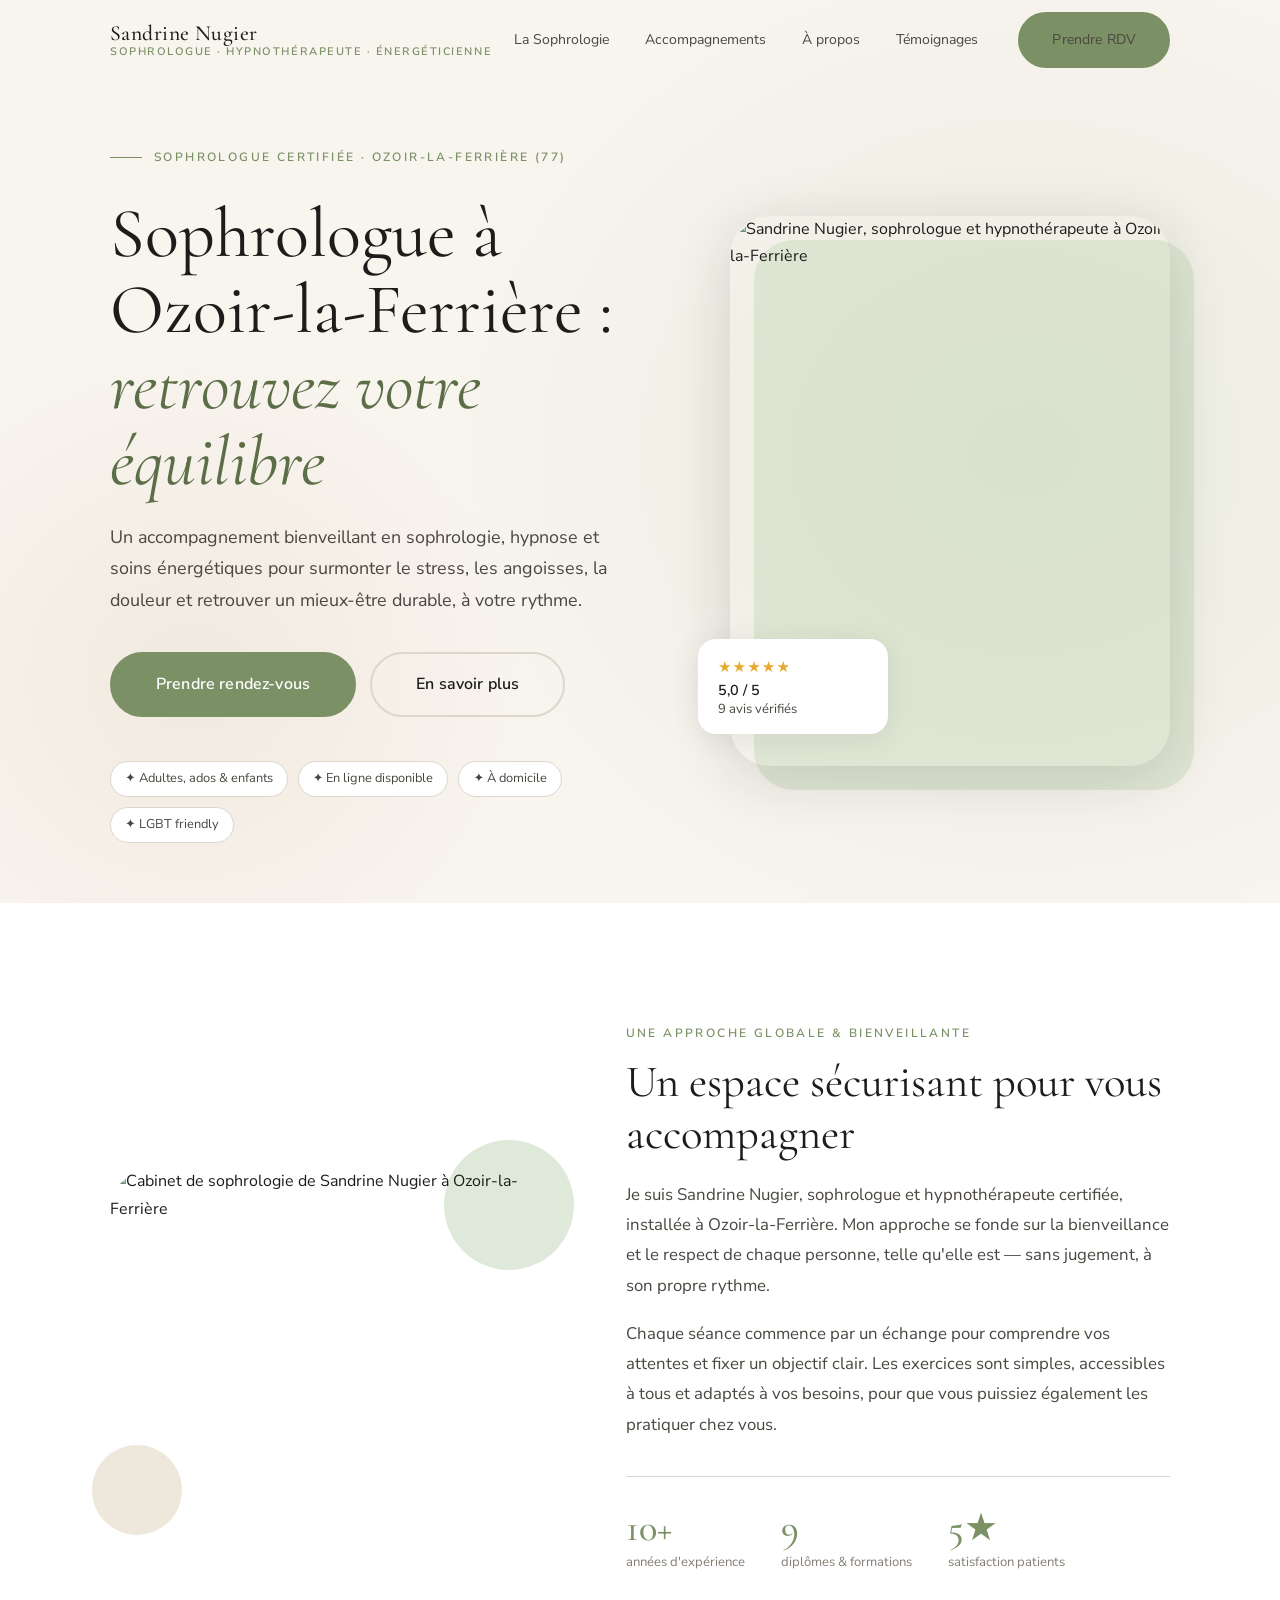
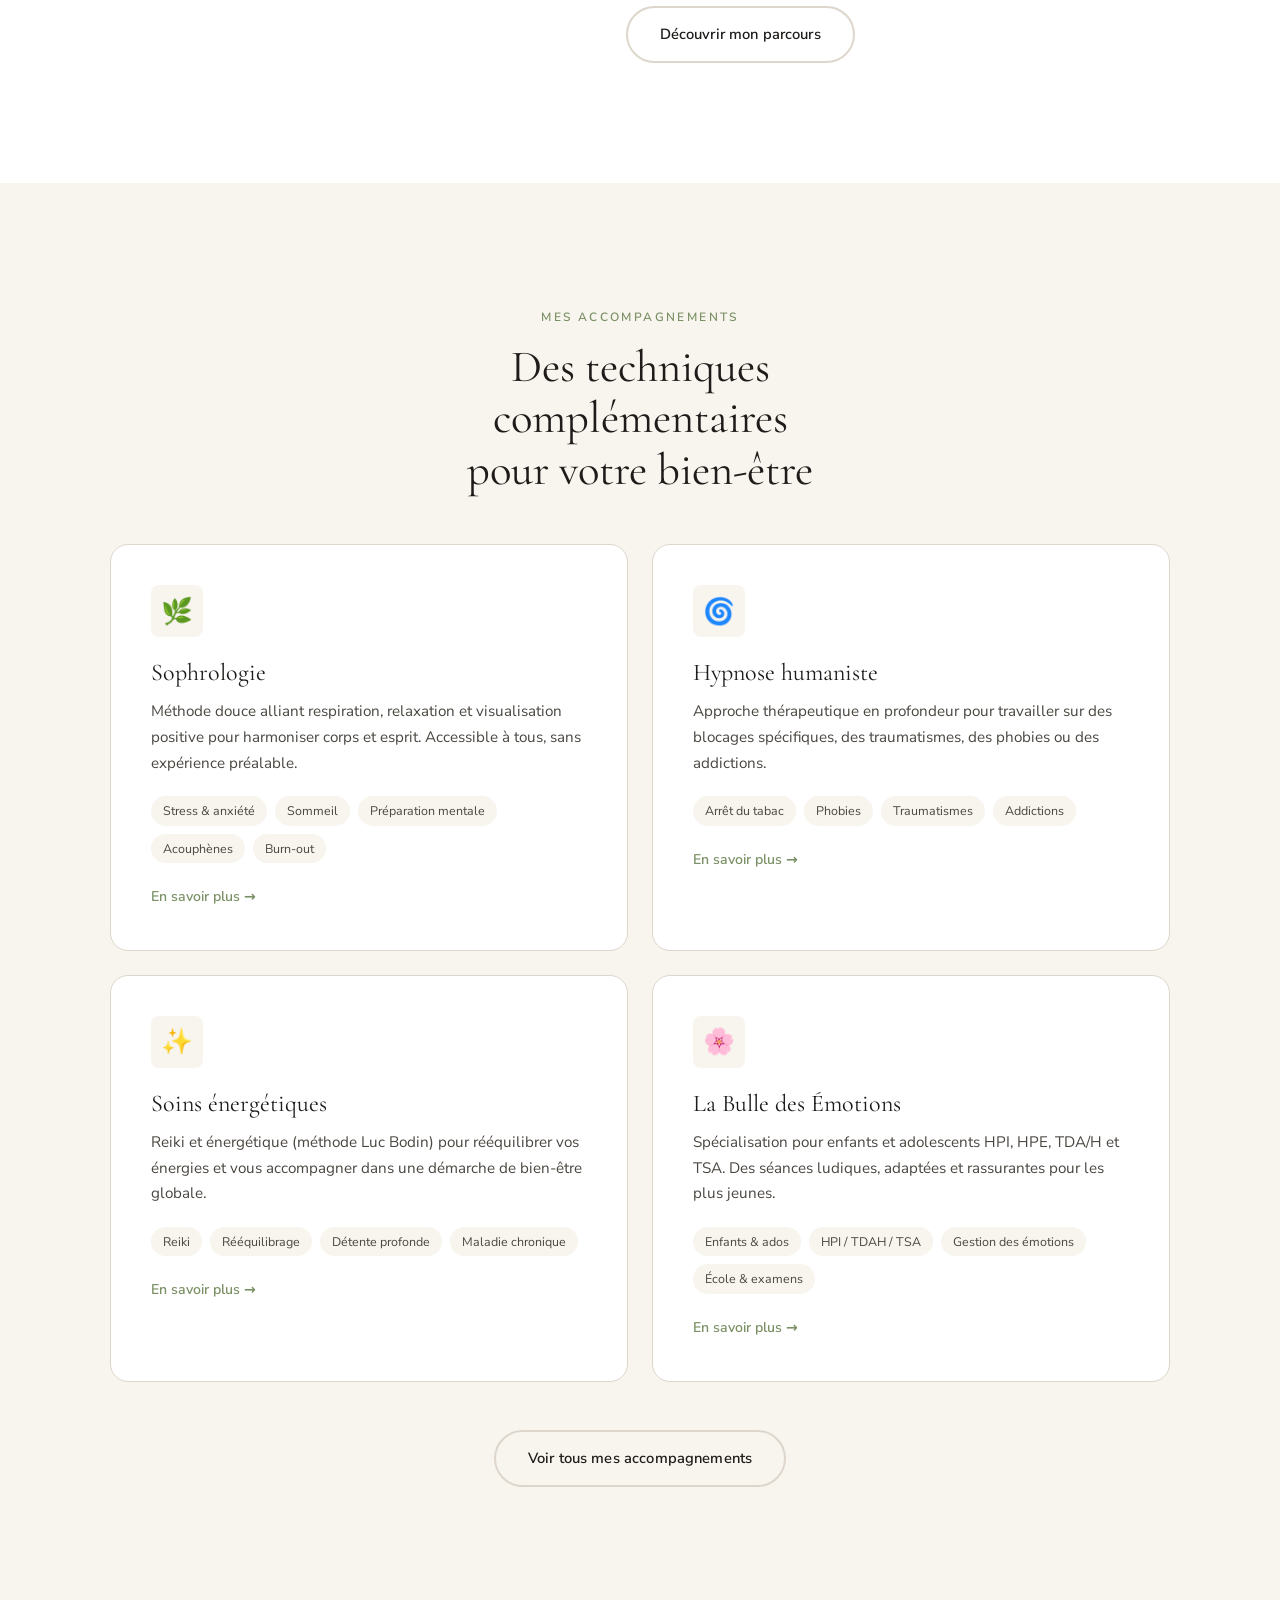
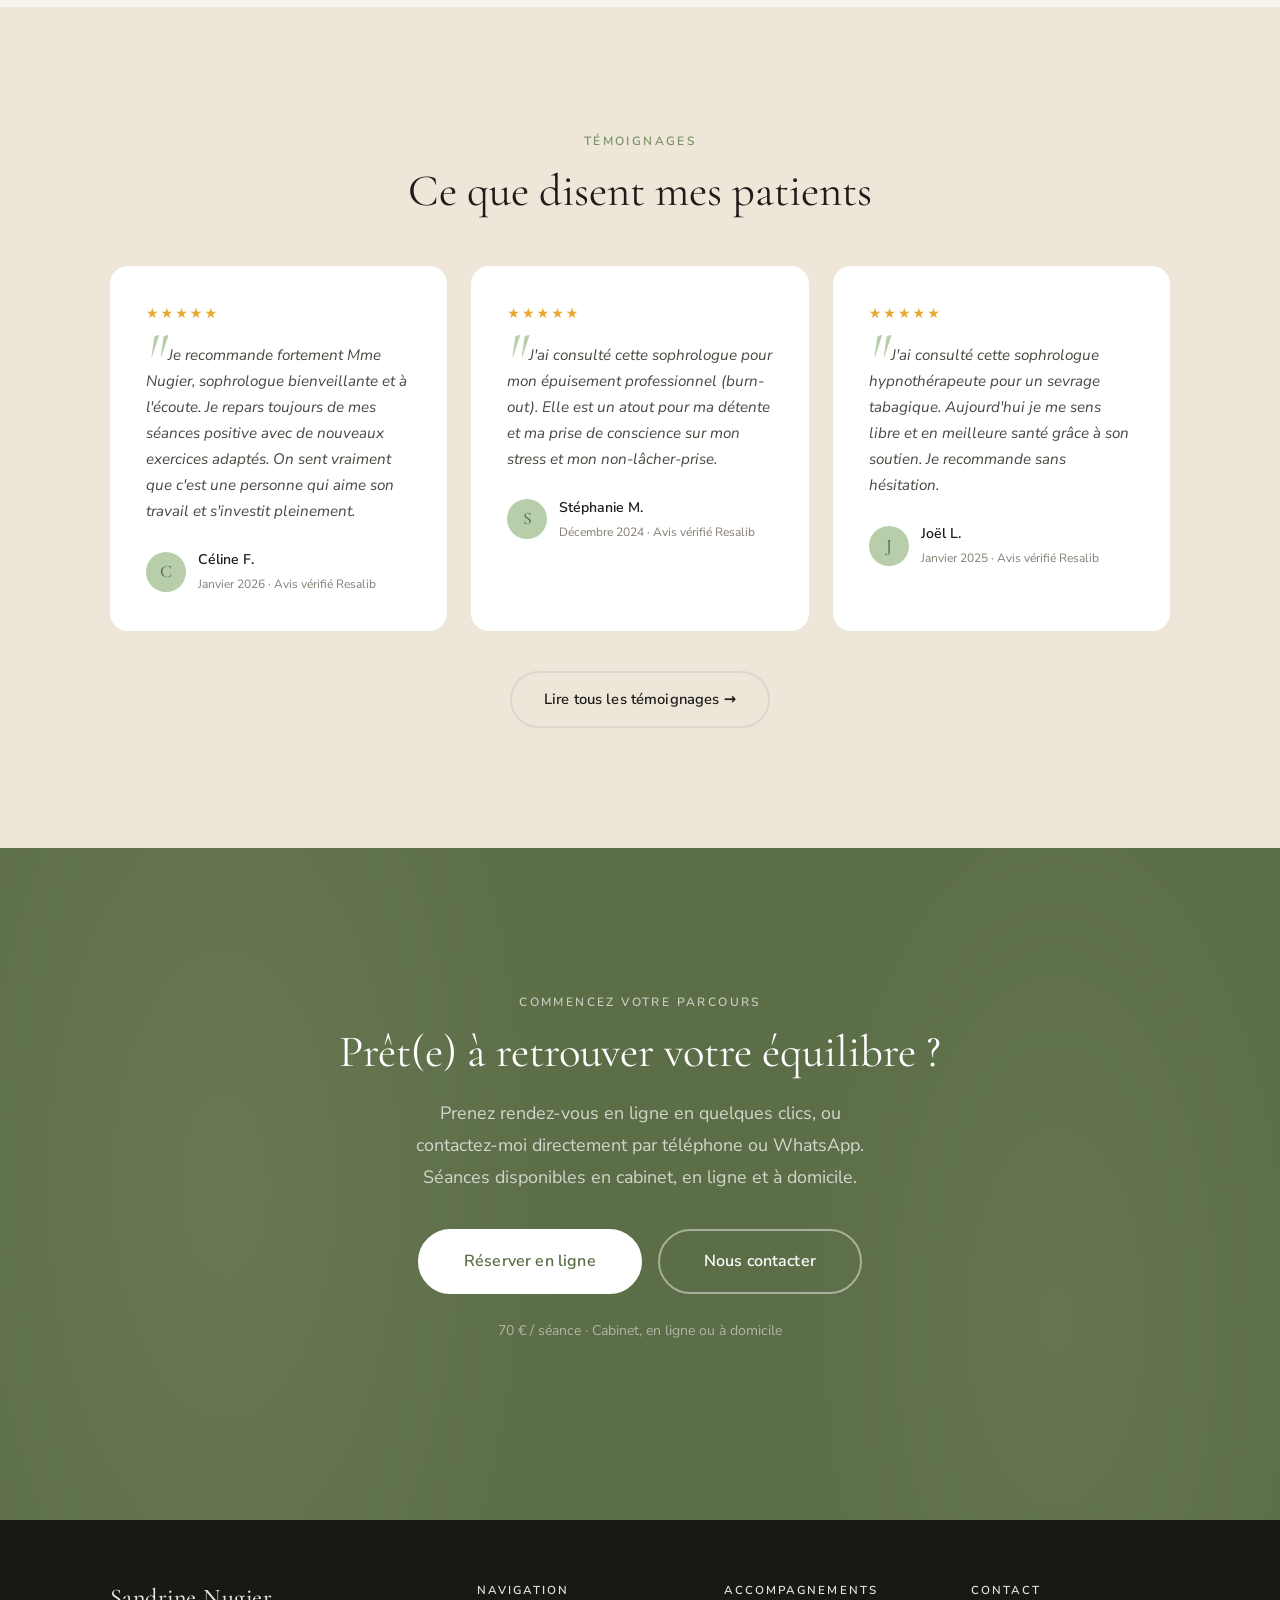
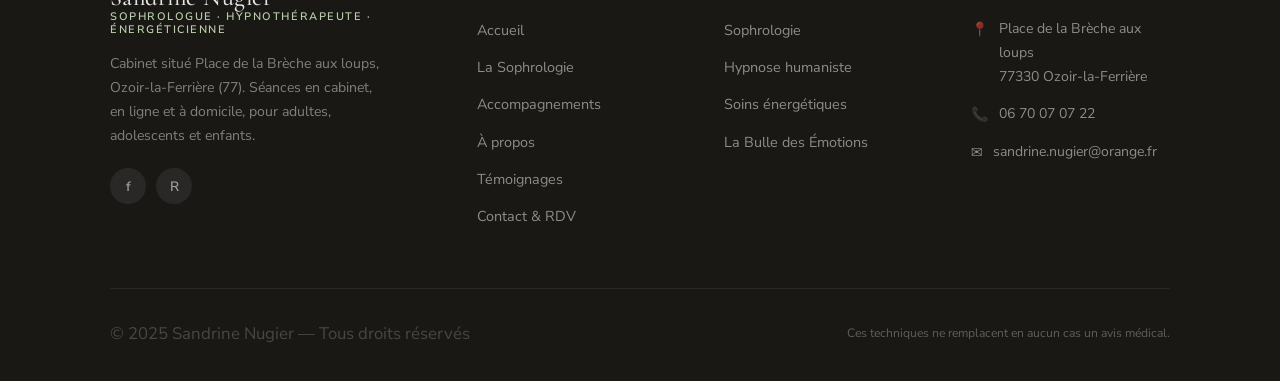
==== commit 5d5794e4: "SEO: optimisation complète pour référencement local sophrologue Ozoir-la-Ferrière - H1 optimisés ave" ====
--- a/index.html
+++ b/index.html
@@ -3,12 +3,81 @@
 <head>
   <meta charset="UTF-8">
   <meta name="viewport" content="width=device-width, initial-scale=1.0">
-  <title>Sandrine Nugier — Sophrologue, Hypnothérapeute à Ozoir-la-Ferrière (77)</title>
-  <meta name="description" content="Sandrine Nugier, sophrologue et hypnothérapeute certifiée à Ozoir-la-Ferrière. Séances en cabinet, en ligne ou à domicile. Gestion du stress, sommeil, acouphènes, enfants HPI/TDAH. 5★ sur Resalib.">
+  <title>Sophrologue Ozoir-la-Ferrière — Sandrine Nugier | Hypnose & Sophrologie (77)</title>
+  <meta name="description" content="Sandrine Nugier, sophrologue certifiée à Ozoir-la-Ferrière (77). Sophrologie, hypnose, soins énergétiques. Stress, sommeil, acouphènes, enfants HPI/TDAH. Cabinet, en ligne, à domicile. 5★/5.">
+  <link rel="canonical" href="https://sandrinenugier.com/">
+  <!-- Open Graph -->
+  <meta property="og:type" content="website">
+  <meta property="og:title" content="Sophrologue Ozoir-la-Ferrière — Sandrine Nugier">
+  <meta property="og:description" content="Sophrologue et hypnothérapeute certifiée à Ozoir-la-Ferrière (77). Gestion du stress, sommeil, acouphènes, enfants HPI/TDAH. Séances en cabinet, en ligne ou à domicile.">
+  <meta property="og:url" content="https://sandrinenugier.com/">
+  <meta property="og:image" content="https://www.resalib.fr/app/images/partners/100744.png">
+  <meta property="og:locale" content="fr_FR">
+  <meta property="og:site_name" content="Sandrine Nugier — Sophrologue">
   <link rel="preconnect" href="https://fonts.googleapis.com">
   <link rel="preconnect" href="https://fonts.gstatic.com" crossorigin>
   <link href="https://fonts.googleapis.com/css2?family=Cormorant+Garamond:ital,wght@0,300;0,400;0,500;0,600;1,300;1,400;1,500&family=Nunito+Sans:opsz,wght@6..12,300;6..12,400;6..12,600&display=swap" rel="stylesheet">
   <link rel="stylesheet" href="css/style.css">
+  <!-- Données structurées JSON-LD -->
+  <script type="application/ld+json">
+  {
+    "@context": "https://schema.org",
+    "@type": "HealthAndBeautyBusiness",
+    "name": "Sandrine Nugier — Sophrologue",
+    "description": "Sophrologue, hypnothérapeute et énergéticienne certifiée à Ozoir-la-Ferrière. Accompagnement en sophrologie, hypnose humaniste et soins énergétiques pour adultes, adolescents et enfants.",
+    "url": "https://sandrinenugier.com/",
+    "telephone": "+33670070722",
+    "email": "sandrine.nugier@orange.fr",
+    "image": "https://www.resalib.fr/app/images/partners/100744.png",
+    "priceRange": "70€",
+    "address": {
+      "@type": "PostalAddress",
+      "streetAddress": "Place de la Brèche aux Loups",
+      "addressLocality": "Ozoir-la-Ferrière",
+      "postalCode": "77330",
+      "addressRegion": "Seine-et-Marne",
+      "addressCountry": "FR"
+    },
+    "geo": {
+      "@type": "GeoCoordinates",
+      "latitude": 48.7715,
+      "longitude": 2.6834
+    },
+    "aggregateRating": {
+      "@type": "AggregateRating",
+      "ratingValue": "5.0",
+      "reviewCount": "9",
+      "bestRating": "5"
+    },
+    "openingHoursSpecification": {
+      "@type": "OpeningHoursSpecification",
+      "dayOfWeek": ["Monday", "Tuesday", "Wednesday", "Thursday", "Friday"],
+      "opens": "09:00",
+      "closes": "19:00"
+    },
+    "areaServed": [
+      {"@type": "City", "name": "Ozoir-la-Ferrière"},
+      {"@type": "City", "name": "Roissy-en-Brie"},
+      {"@type": "City", "name": "Pontault-Combault"},
+      {"@type": "City", "name": "Lésigny"},
+      {"@type": "City", "name": "Gretz-Armainvilliers"},
+      {"@type": "AdministrativeArea", "name": "Seine-et-Marne"}
+    ],
+    "sameAs": [
+      "https://www.facebook.com/sandrine.nugier.sophrologie/",
+      "https://www.resalib.fr/praticien/100744-sandrine-nugier-sophrologue-ozoir-la-ferriere"
+    ],
+    "hasOfferCatalog": {
+      "@type": "OfferCatalog",
+      "name": "Séances",
+      "itemListElement": [
+        {"@type": "Offer", "itemOffered": {"@type": "Service", "name": "Sophrologie"}, "price": "70", "priceCurrency": "EUR"},
+        {"@type": "Offer", "itemOffered": {"@type": "Service", "name": "Hypnose humaniste"}, "price": "70", "priceCurrency": "EUR"},
+        {"@type": "Offer", "itemOffered": {"@type": "Service", "name": "Soins énergétiques"}, "price": "70", "priceCurrency": "EUR"}
+      ]
+    }
+  }
+  </script>
 </head>
 <body>
 
@@ -40,7 +109,7 @@
         <div class="hero-eyebrow">
           <span class="eyebrow">Sophrologue certifiée · Ozoir-la-Ferrière (77)</span>
         </div>
-        <h1>Retrouvez votre<br><em>équilibre intérieur</em></h1>
+        <h1>Sophrologue à Ozoir-la-Ferrière :<br><em>retrouvez votre équilibre</em></h1>
         <p class="hero-desc">
           Un accompagnement bienveillant en sophrologie, hypnose et soins énergétiques
           pour surmonter le stress, les angoisses, la douleur et retrouver un
@@ -92,6 +161,7 @@
             <img
               src="https://www.resalib.fr/app/images/partners/100744_cabinet.jpeg?1738061444"
               alt="Cabinet de sophrologie de Sandrine Nugier à Ozoir-la-Ferrière"
+              loading="lazy"
             >
           </div>
           <div class="intro-blob intro-blob-1"></div>
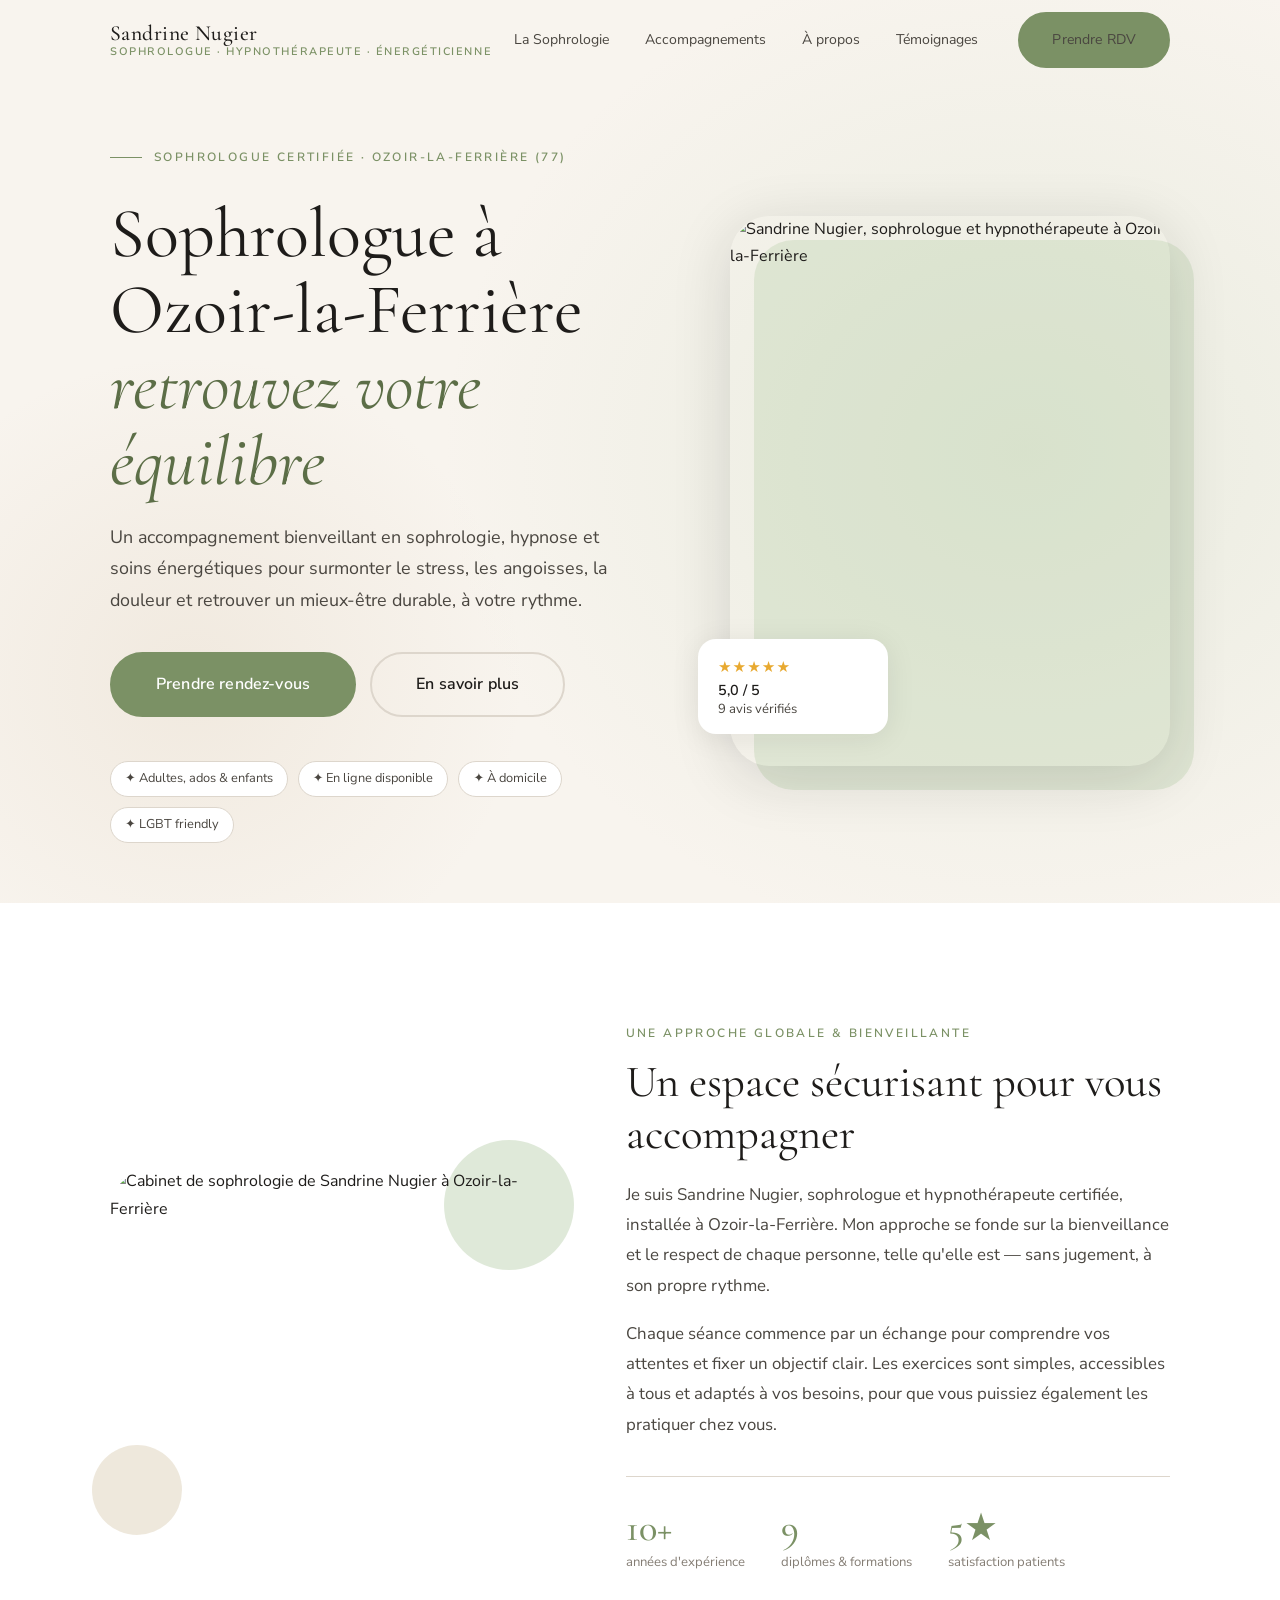
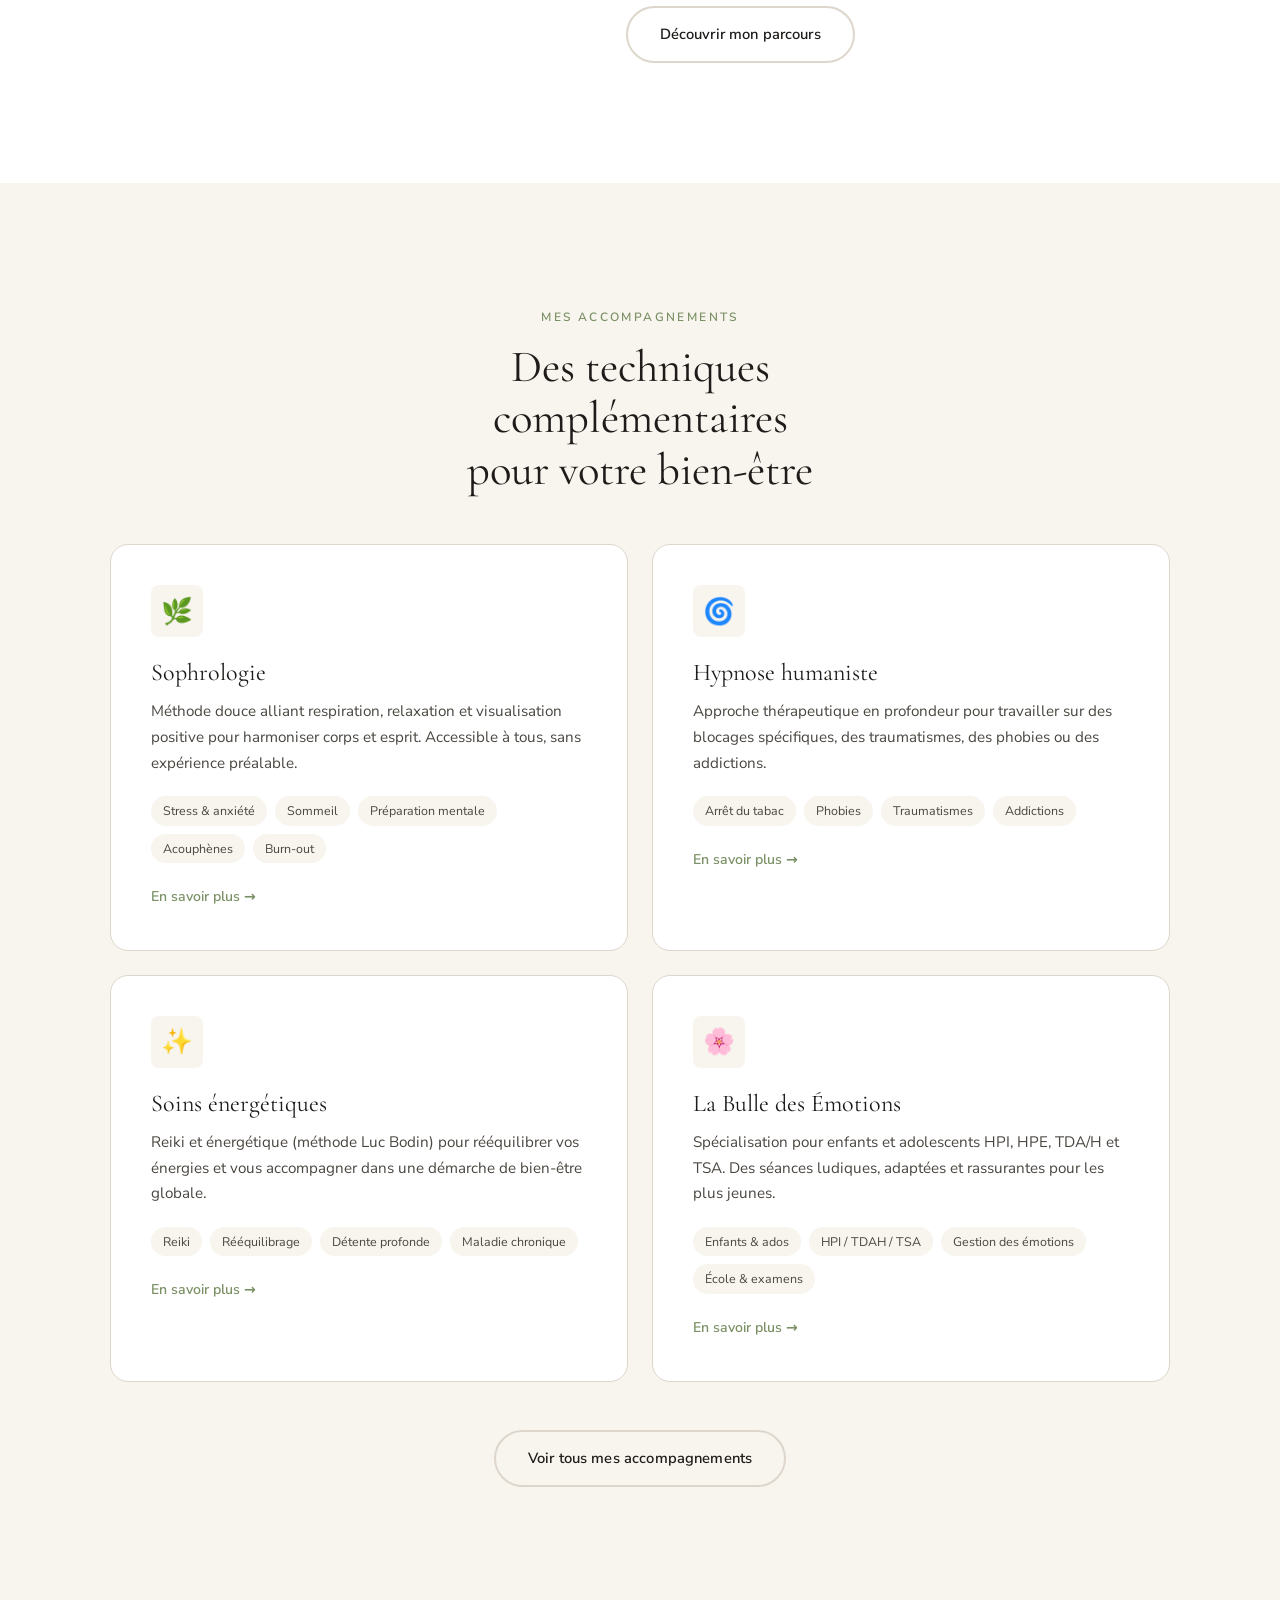
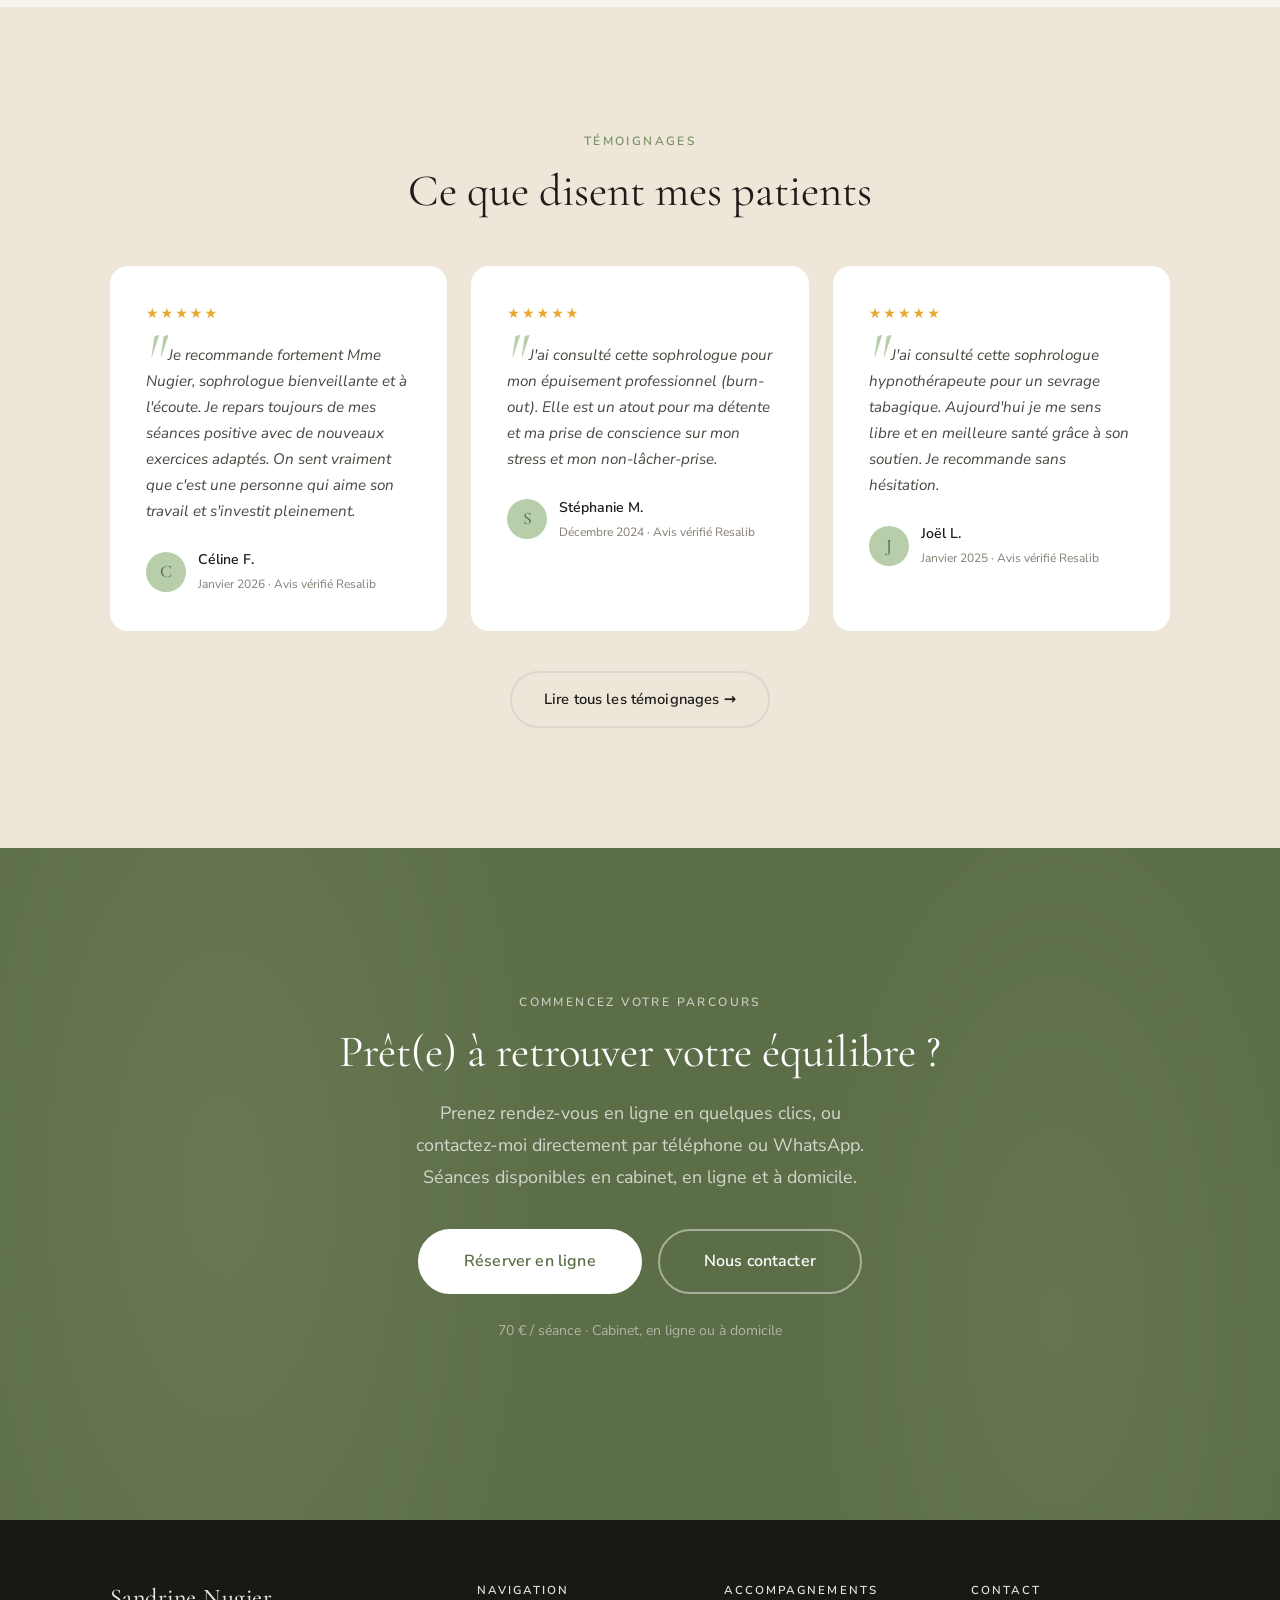
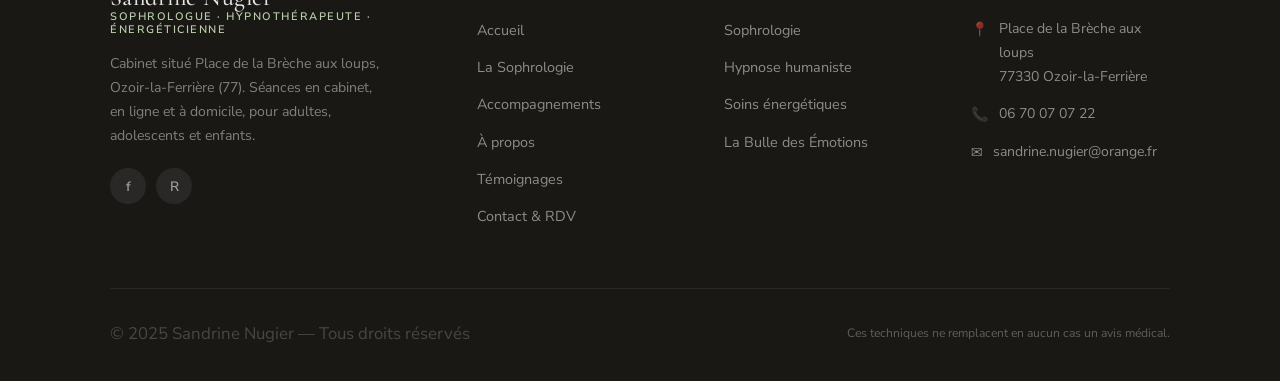
==== commit 6c30604d: "Retirer les deux-points du H1 de la page d'accueil pour un meilleur rendu Co-Authored-By: Claude Opu" ====
--- a/index.html
+++ b/index.html
@@ -109,7 +109,7 @@
         <div class="hero-eyebrow">
           <span class="eyebrow">Sophrologue certifiée · Ozoir-la-Ferrière (77)</span>
         </div>
-        <h1>Sophrologue à Ozoir-la-Ferrière :<br><em>retrouvez votre équilibre</em></h1>
+        <h1>Sophrologue à Ozoir-la-Ferrière<br><em>retrouvez votre équilibre</em></h1>
         <p class="hero-desc">
           Un accompagnement bienveillant en sophrologie, hypnose et soins énergétiques
           pour surmonter le stress, les angoisses, la douleur et retrouver un
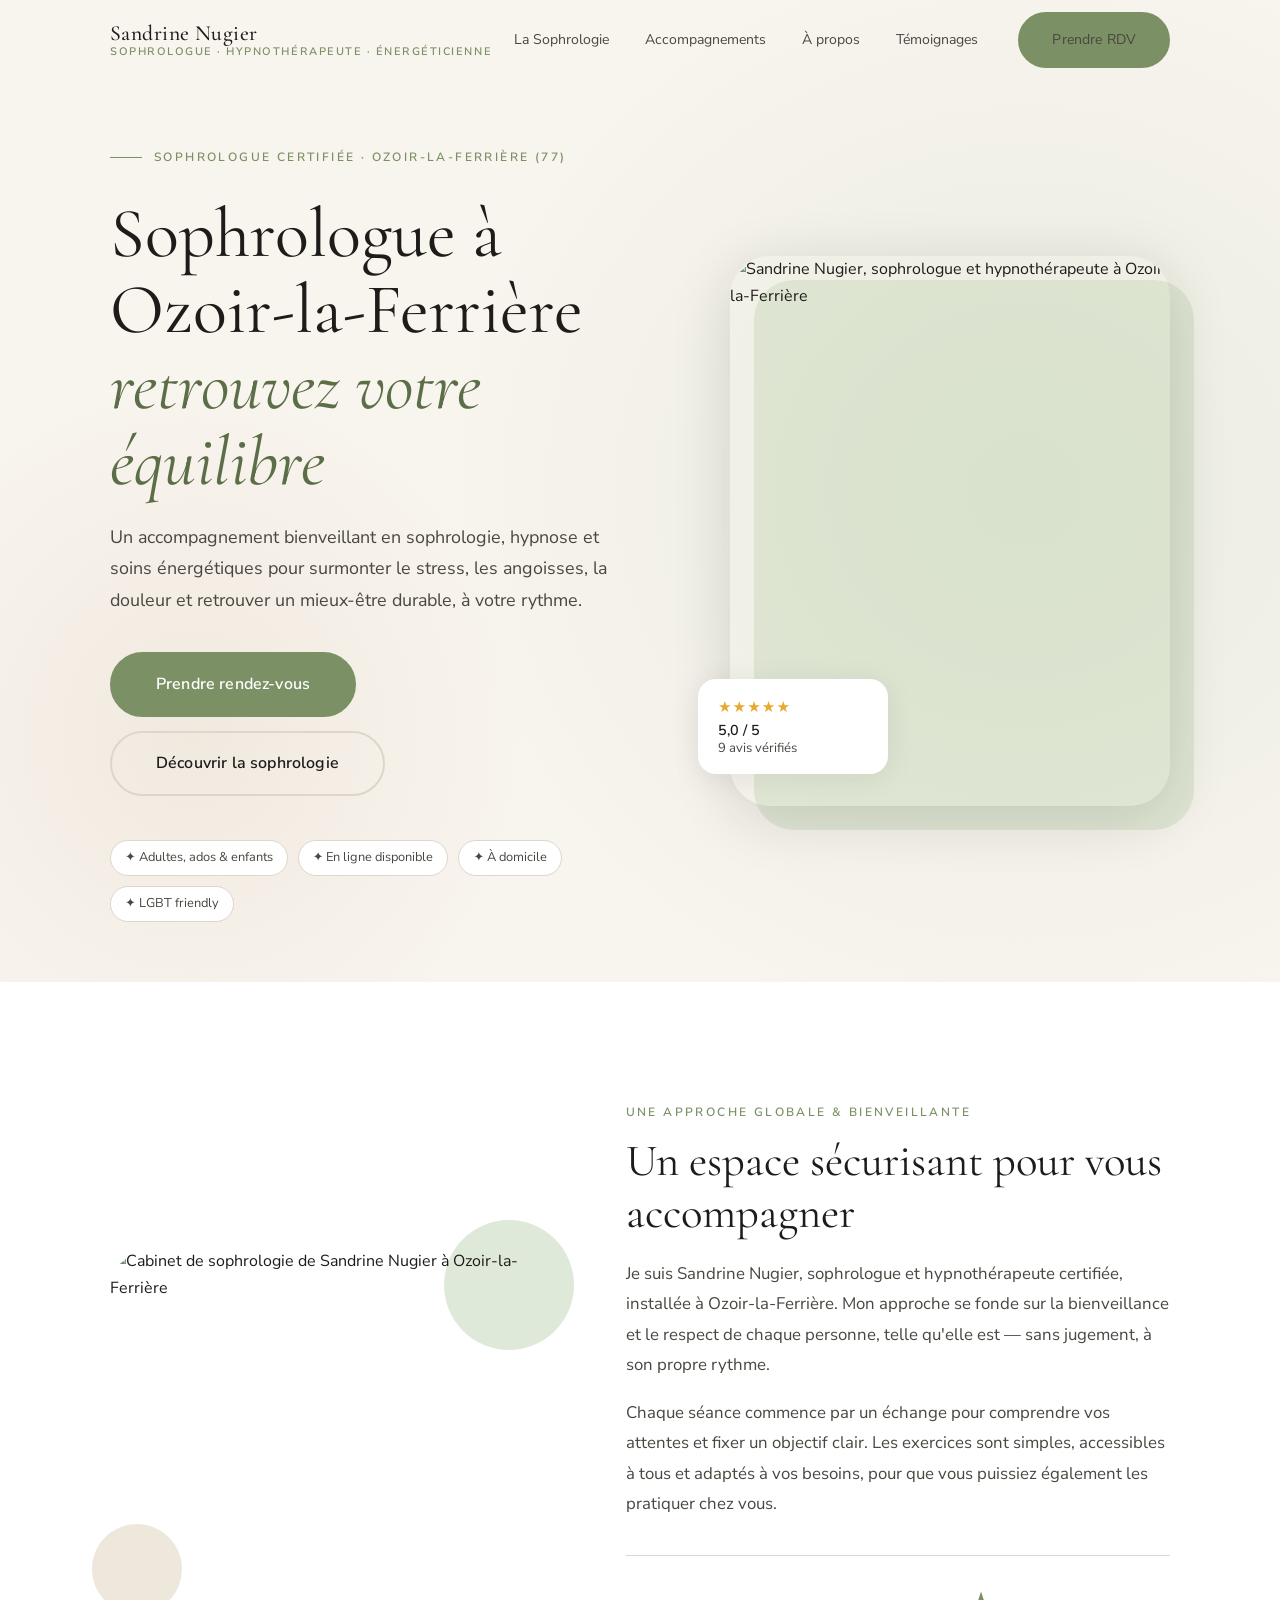
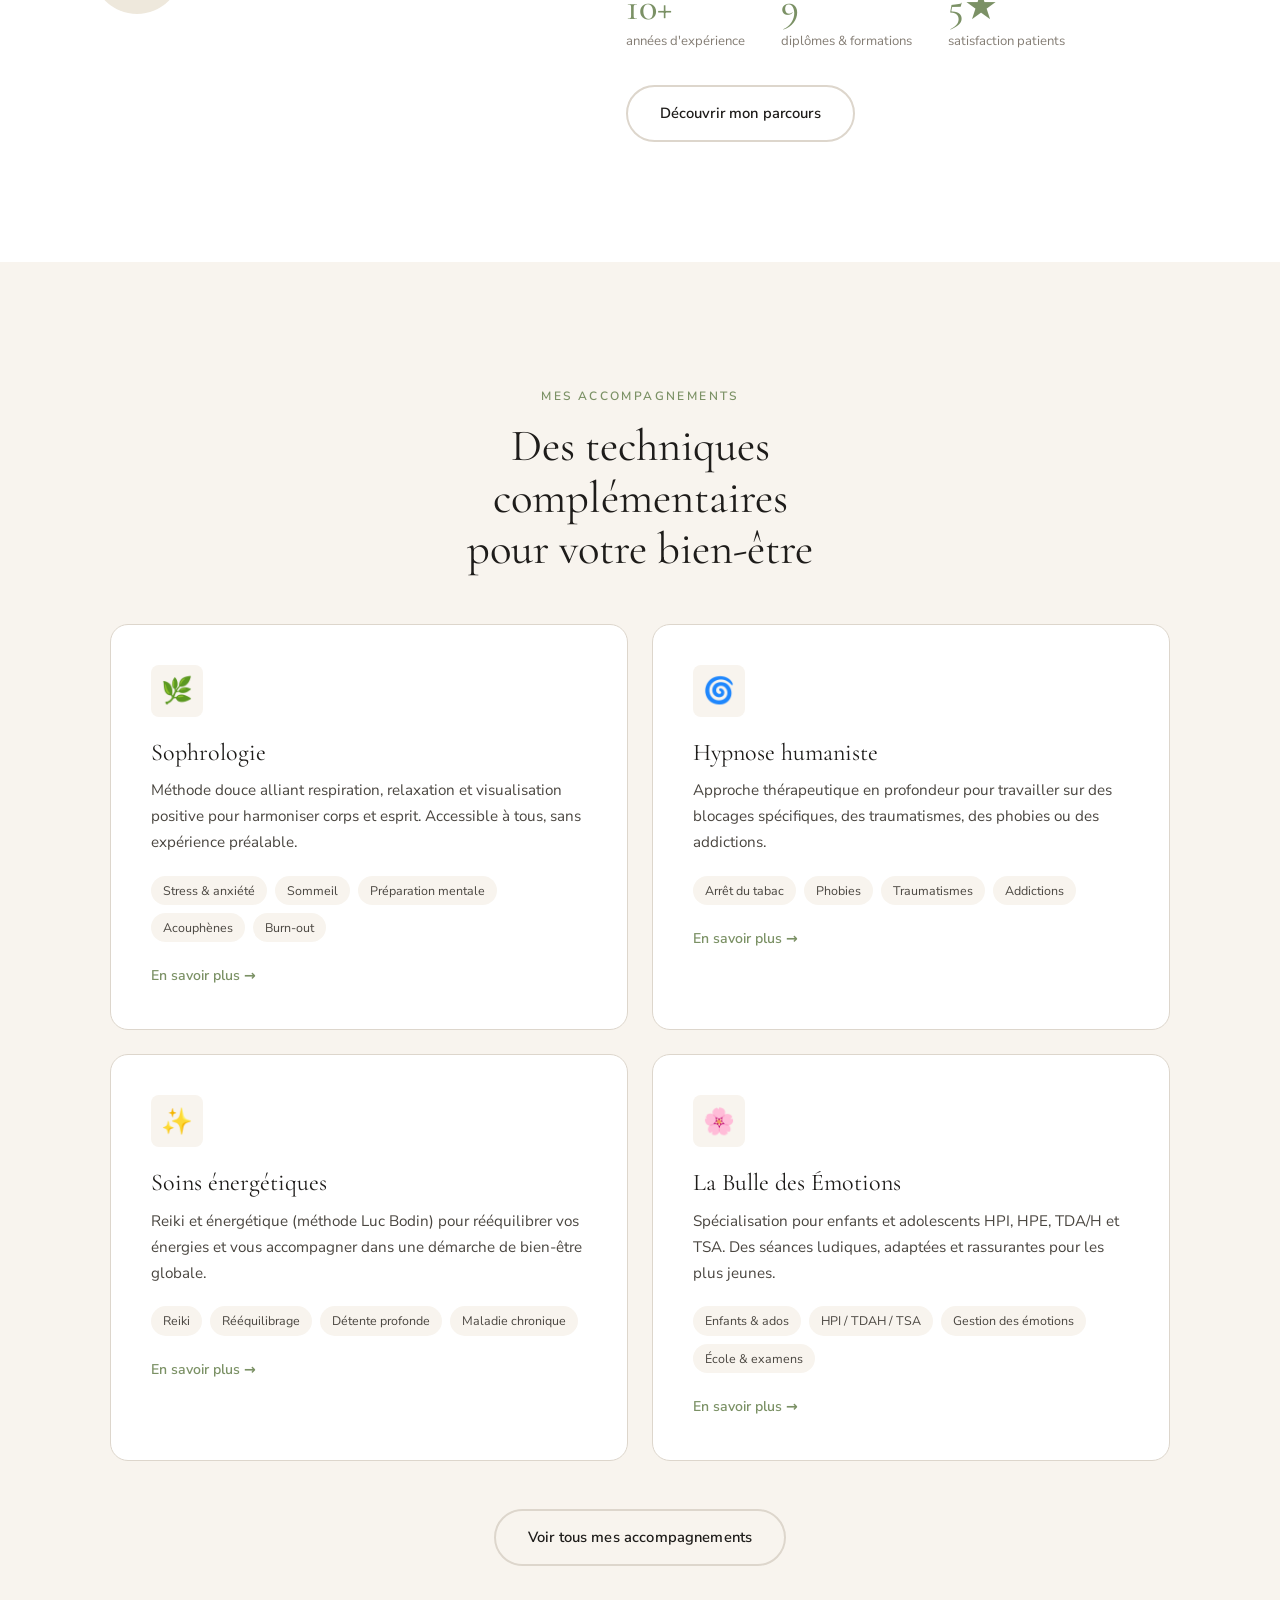
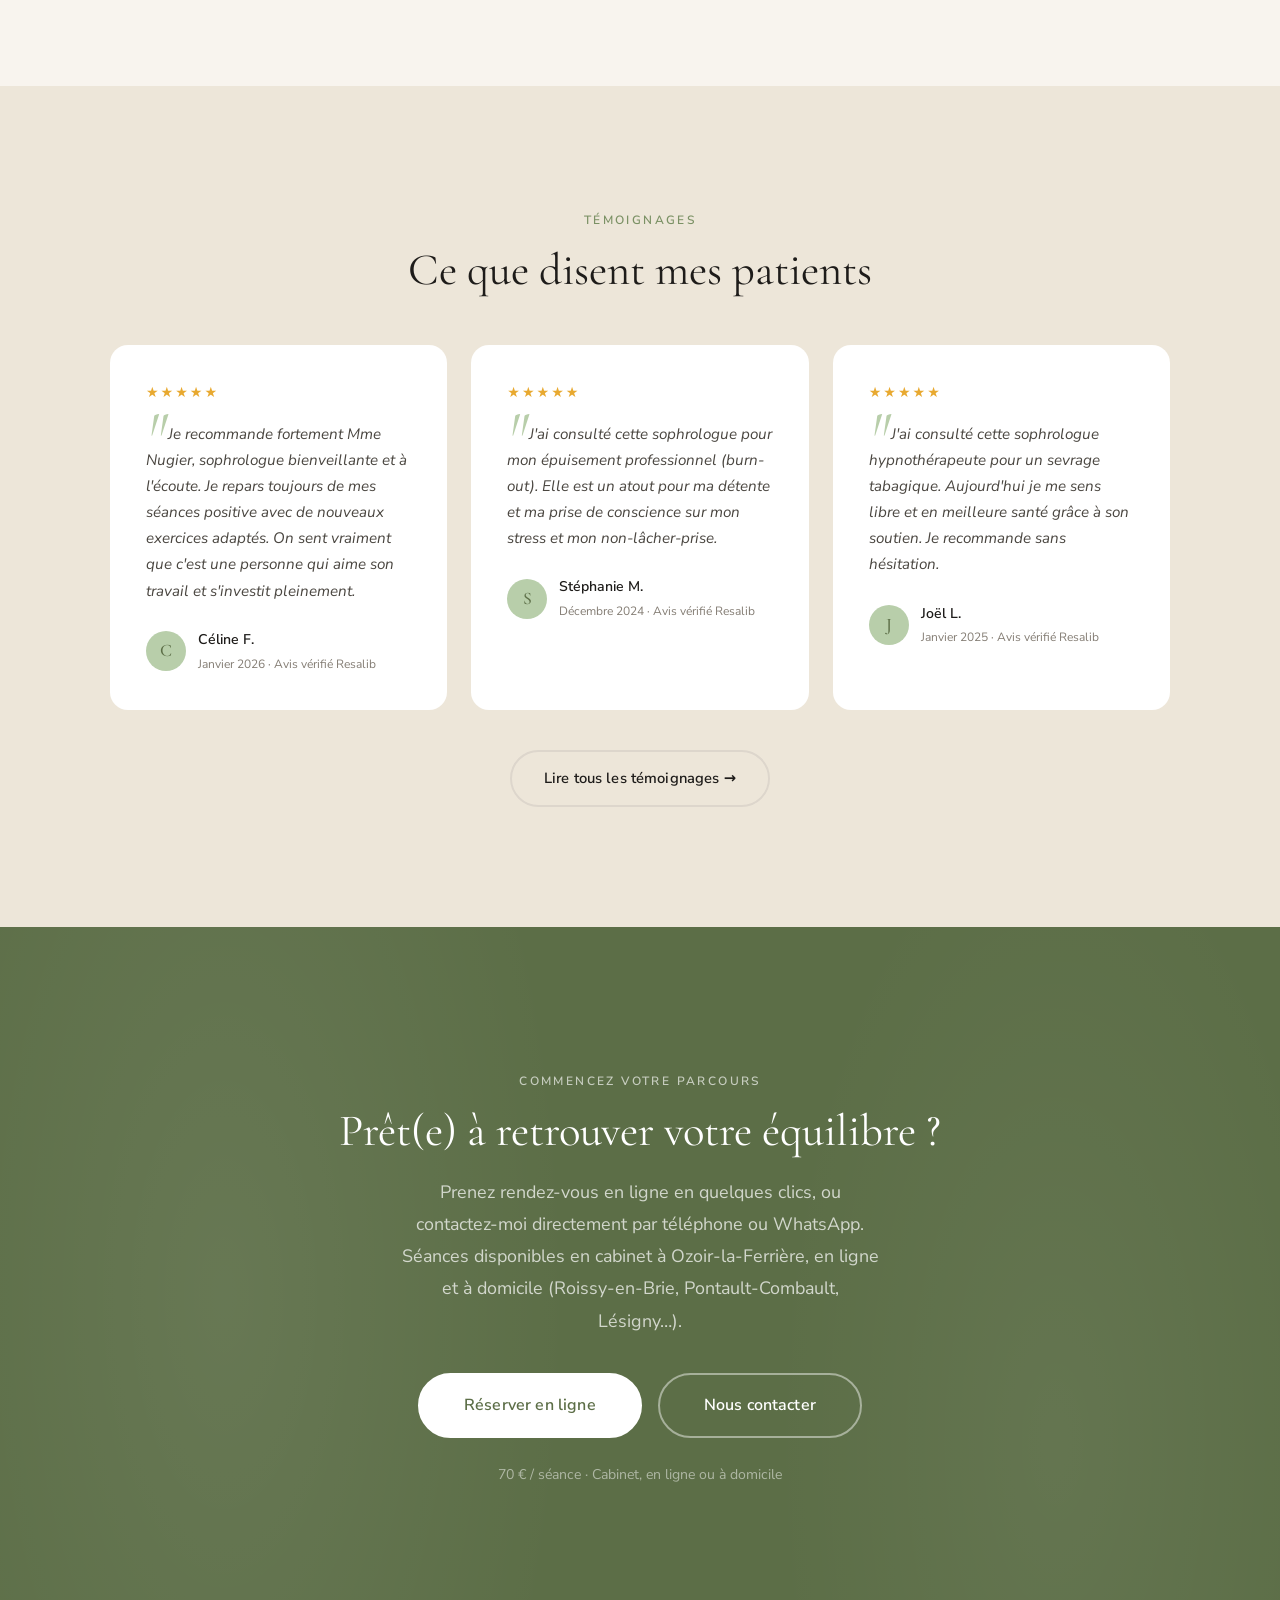
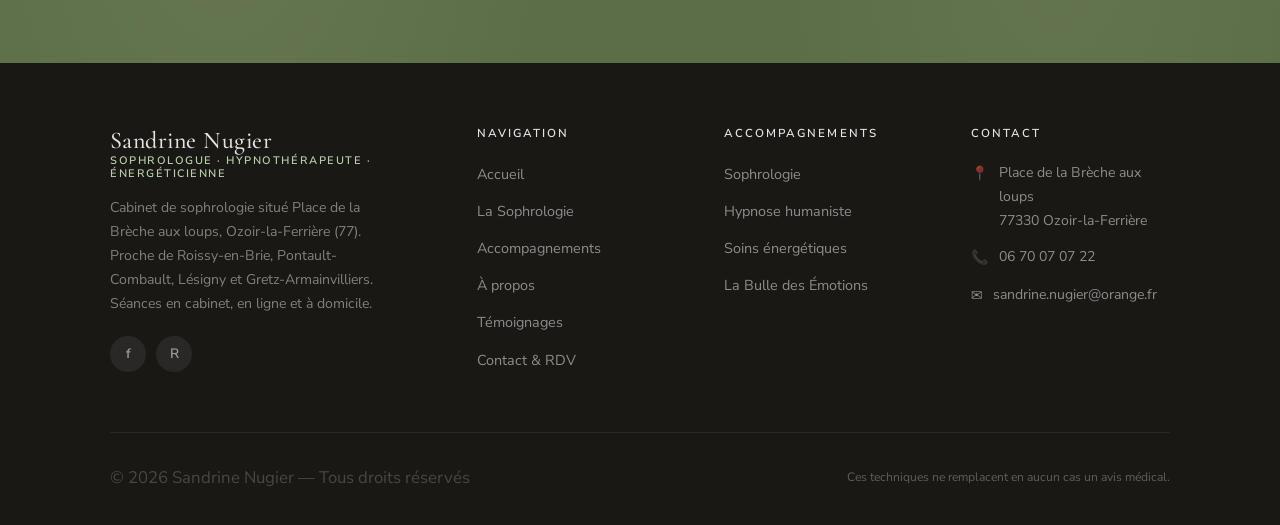
==== commit 2f9c4a12: "SEO: ajout BreadcrumbList, FAQPage contact, geo meta, balise main, villes voisines - JSON-LD Breadcr" ====
--- a/index.html
+++ b/index.html
@@ -14,6 +14,10 @@
   <meta property="og:image" content="https://www.resalib.fr/app/images/partners/100744.png">
   <meta property="og:locale" content="fr_FR">
   <meta property="og:site_name" content="Sandrine Nugier — Sophrologue">
+  <meta name="geo.region" content="FR-77">
+  <meta name="geo.placename" content="Ozoir-la-Ferrière">
+  <meta name="geo.position" content="48.7715;2.6834">
+  <meta name="ICBM" content="48.7715, 2.6834">
   <link rel="preconnect" href="https://fonts.googleapis.com">
   <link rel="preconnect" href="https://fonts.gstatic.com" crossorigin>
   <link href="https://fonts.googleapis.com/css2?family=Cormorant+Garamond:ital,wght@0,300;0,400;0,500;0,600;1,300;1,400;1,500&family=Nunito+Sans:opsz,wght@6..12,300;6..12,400;6..12,600&display=swap" rel="stylesheet">
@@ -101,6 +105,7 @@
     </div>
   </nav>
 
+  <main>
   <!-- ======== HERO ======== -->
   <section class="hero">
     <div class="hero-bg"></div>
@@ -119,7 +124,7 @@
           <a href="https://www.resalib.fr/agenda/100744?src=profile" target="_blank" rel="noopener" class="btn btn-primary btn-lg">
             Prendre rendez-vous
           </a>
-          <a href="sophrologie.html" class="btn btn-outline btn-lg">En savoir plus</a>
+          <a href="sophrologie.html" class="btn btn-outline btn-lg">Découvrir la sophrologie</a>
         </div>
         <div class="hero-tags">
           <span class="tag">✦ Adultes, ados &amp; enfants</span>
@@ -354,8 +359,8 @@
       <h2 style="margin-top:12px">Prêt(e) à retrouver votre équilibre&nbsp;?</h2>
       <p>
         Prenez rendez-vous en ligne en quelques clics, ou contactez-moi
-        directement par téléphone ou WhatsApp. Séances disponibles en cabinet,
-        en ligne et à domicile.
+        directement par téléphone ou WhatsApp. Séances disponibles en cabinet
+        à Ozoir-la-Ferrière, en ligne et à domicile (Roissy-en-Brie, Pontault-Combault, Lésigny…).
       </p>
       <div class="cta-actions">
         <a href="https://www.resalib.fr/agenda/100744?src=profile" target="_blank" rel="noopener" class="btn btn-white btn-lg">
@@ -369,6 +374,7 @@
     </div>
   </section>
 
+  </main>
   <!-- ======== FOOTER ======== -->
   <footer class="footer">
     <div class="container">
@@ -379,8 +385,9 @@
             <span class="nav-logo-title">Sophrologue · Hypnothérapeute · Énergéticienne</span>
           </a>
           <p class="footer-desc">
-            Cabinet situé Place de la Brèche aux loups, Ozoir-la-Ferrière (77).
-            Séances en cabinet, en ligne et à domicile, pour adultes, adolescents et enfants.
+            Cabinet de sophrologie situé Place de la Brèche aux loups, Ozoir-la-Ferrière (77).
+            Proche de Roissy-en-Brie, Pontault-Combault, Lésigny et Gretz-Armainvilliers.
+            Séances en cabinet, en ligne et à domicile.
           </p>
           <div class="footer-social" style="margin-top:20px">
             <a href="https://www.facebook.com/sandrine.nugier.sophrologie/" target="_blank" rel="noopener" aria-label="Page Facebook">f</a>
@@ -424,7 +431,7 @@
         </div>
       </div>
       <div class="footer-bottom">
-        <p>© 2025 Sandrine Nugier — Tous droits réservés</p>
+        <p>© 2026 Sandrine Nugier — Tous droits réservés</p>
         <p style="color:rgba(255,255,255,0.3); font-size:0.76rem">
           Ces techniques ne remplacent en aucun cas un avis médical.
         </p>
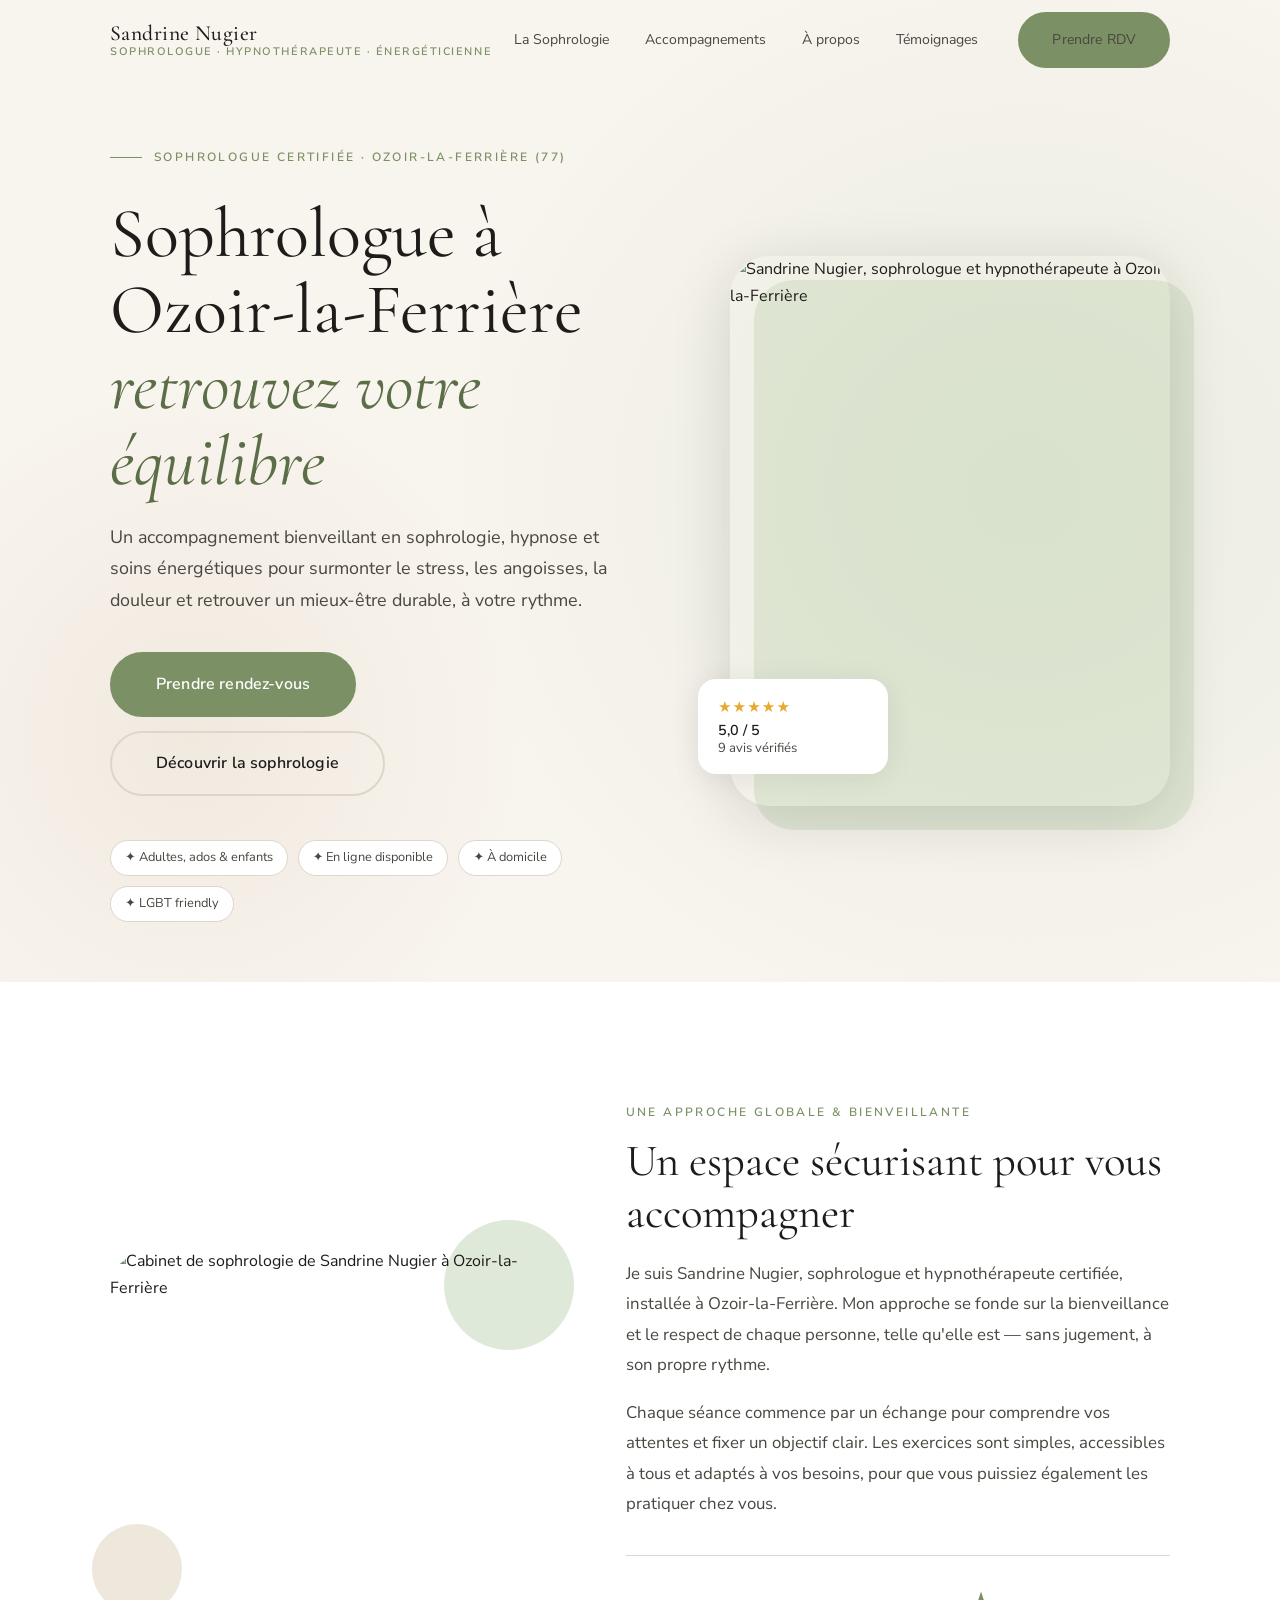
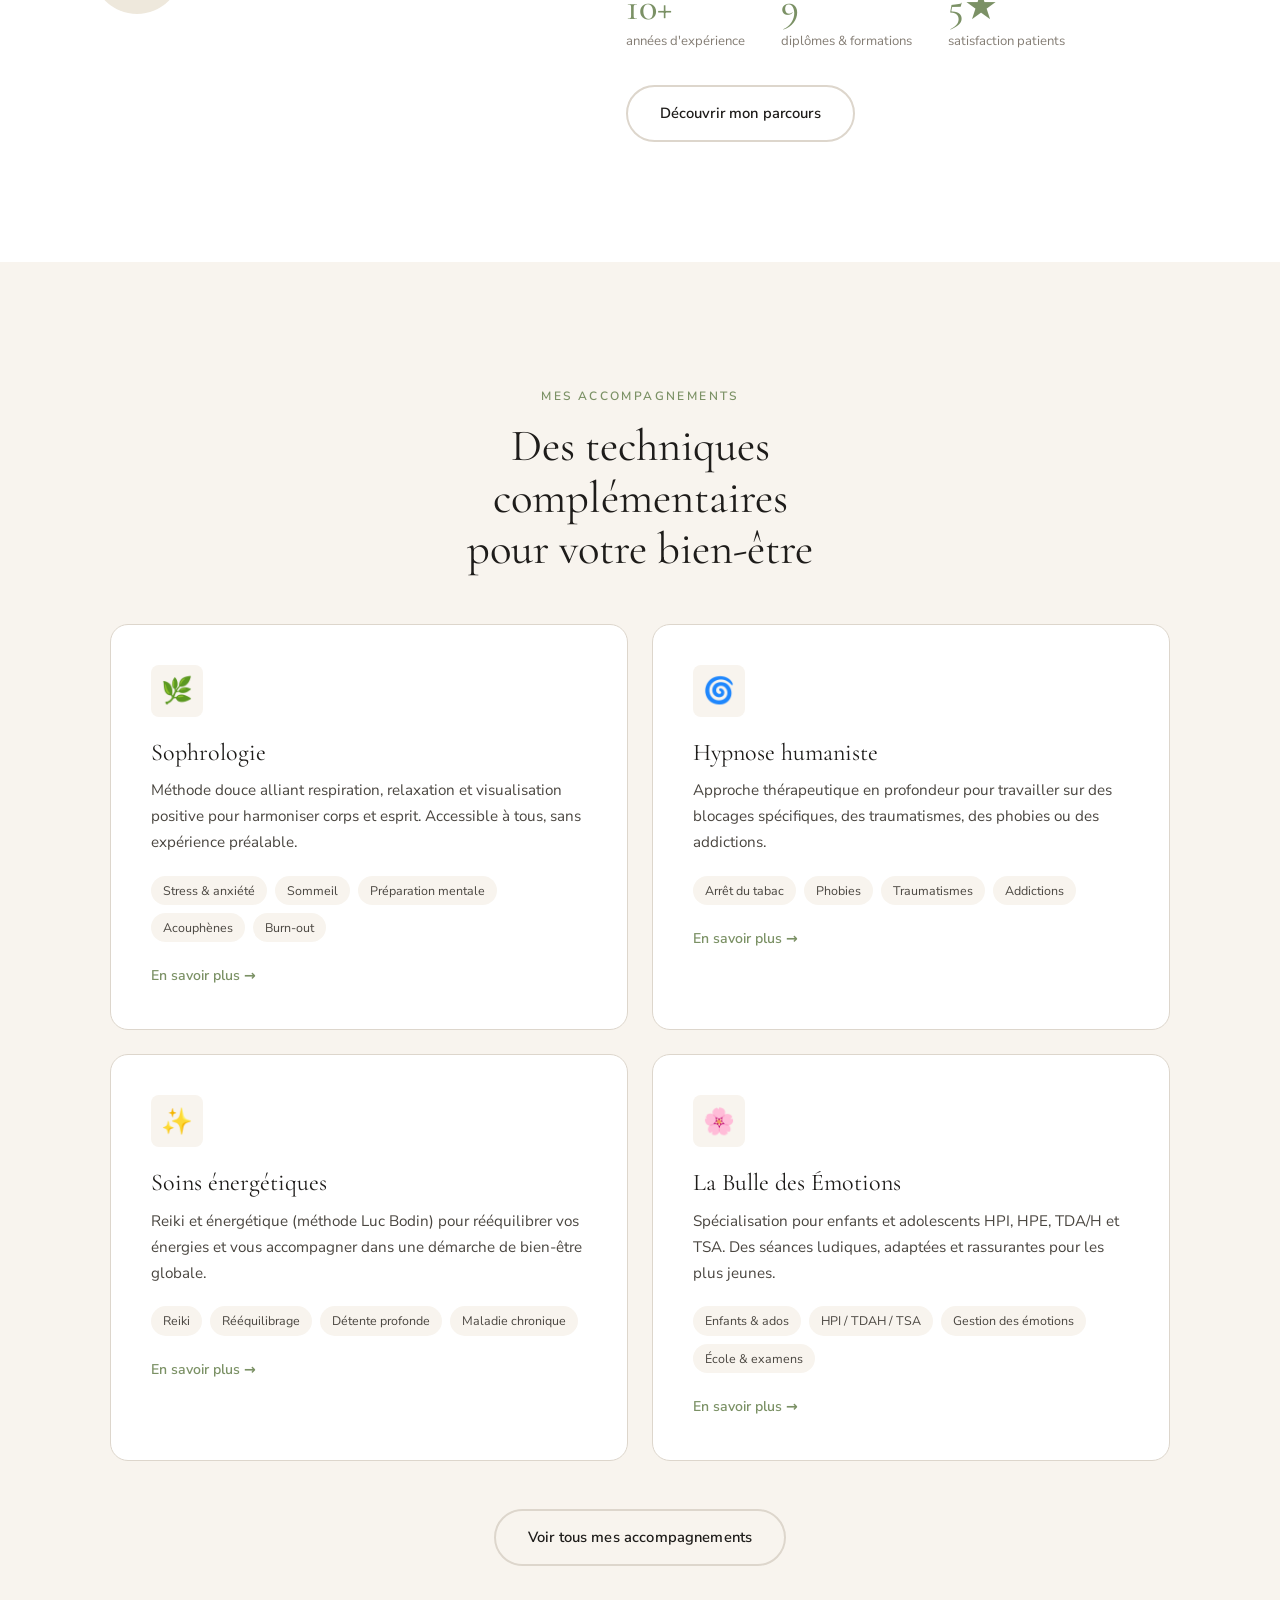
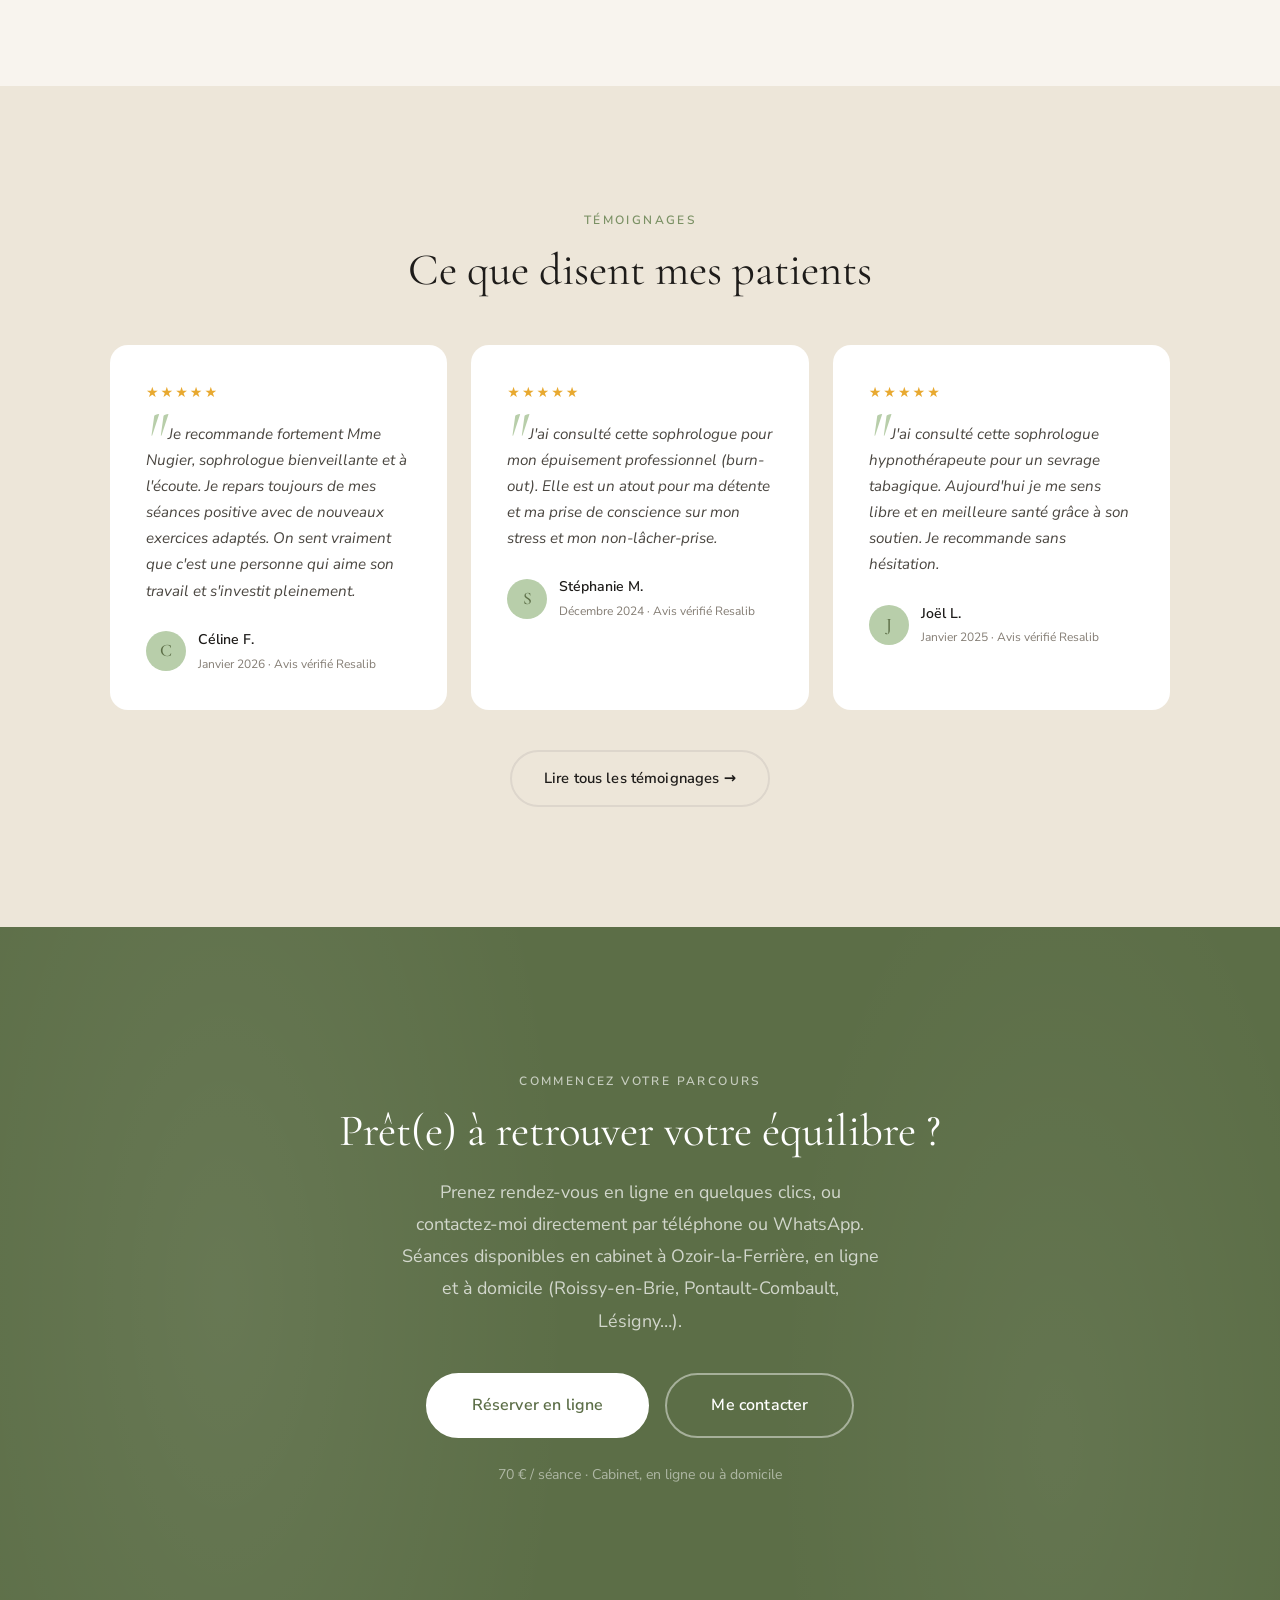
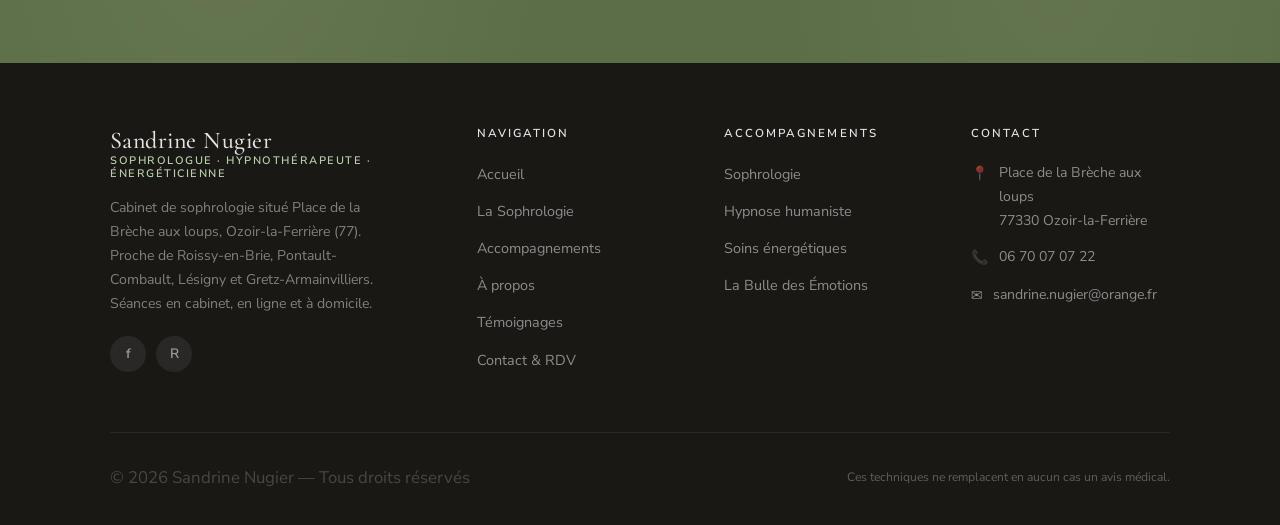
==== commit e7ab1b3a: "Remplacer 'Nous contacter' par 'Me contacter' + photo profil page à propos Co-Authored-By: Claude Op" ====
--- a/index.html
+++ b/index.html
@@ -366,7 +366,7 @@
         <a href="https://www.resalib.fr/agenda/100744?src=profile" target="_blank" rel="noopener" class="btn btn-white btn-lg">
           Réserver en ligne
         </a>
-        <a href="contact.html" class="btn btn-outline-white btn-lg">Nous contacter</a>
+        <a href="contact.html" class="btn btn-outline-white btn-lg">Me contacter</a>
       </div>
       <p style="margin-top:24px; font-size:0.88rem; color:rgba(255,255,255,0.5)">
         70 € / séance · Cabinet, en ligne ou à domicile
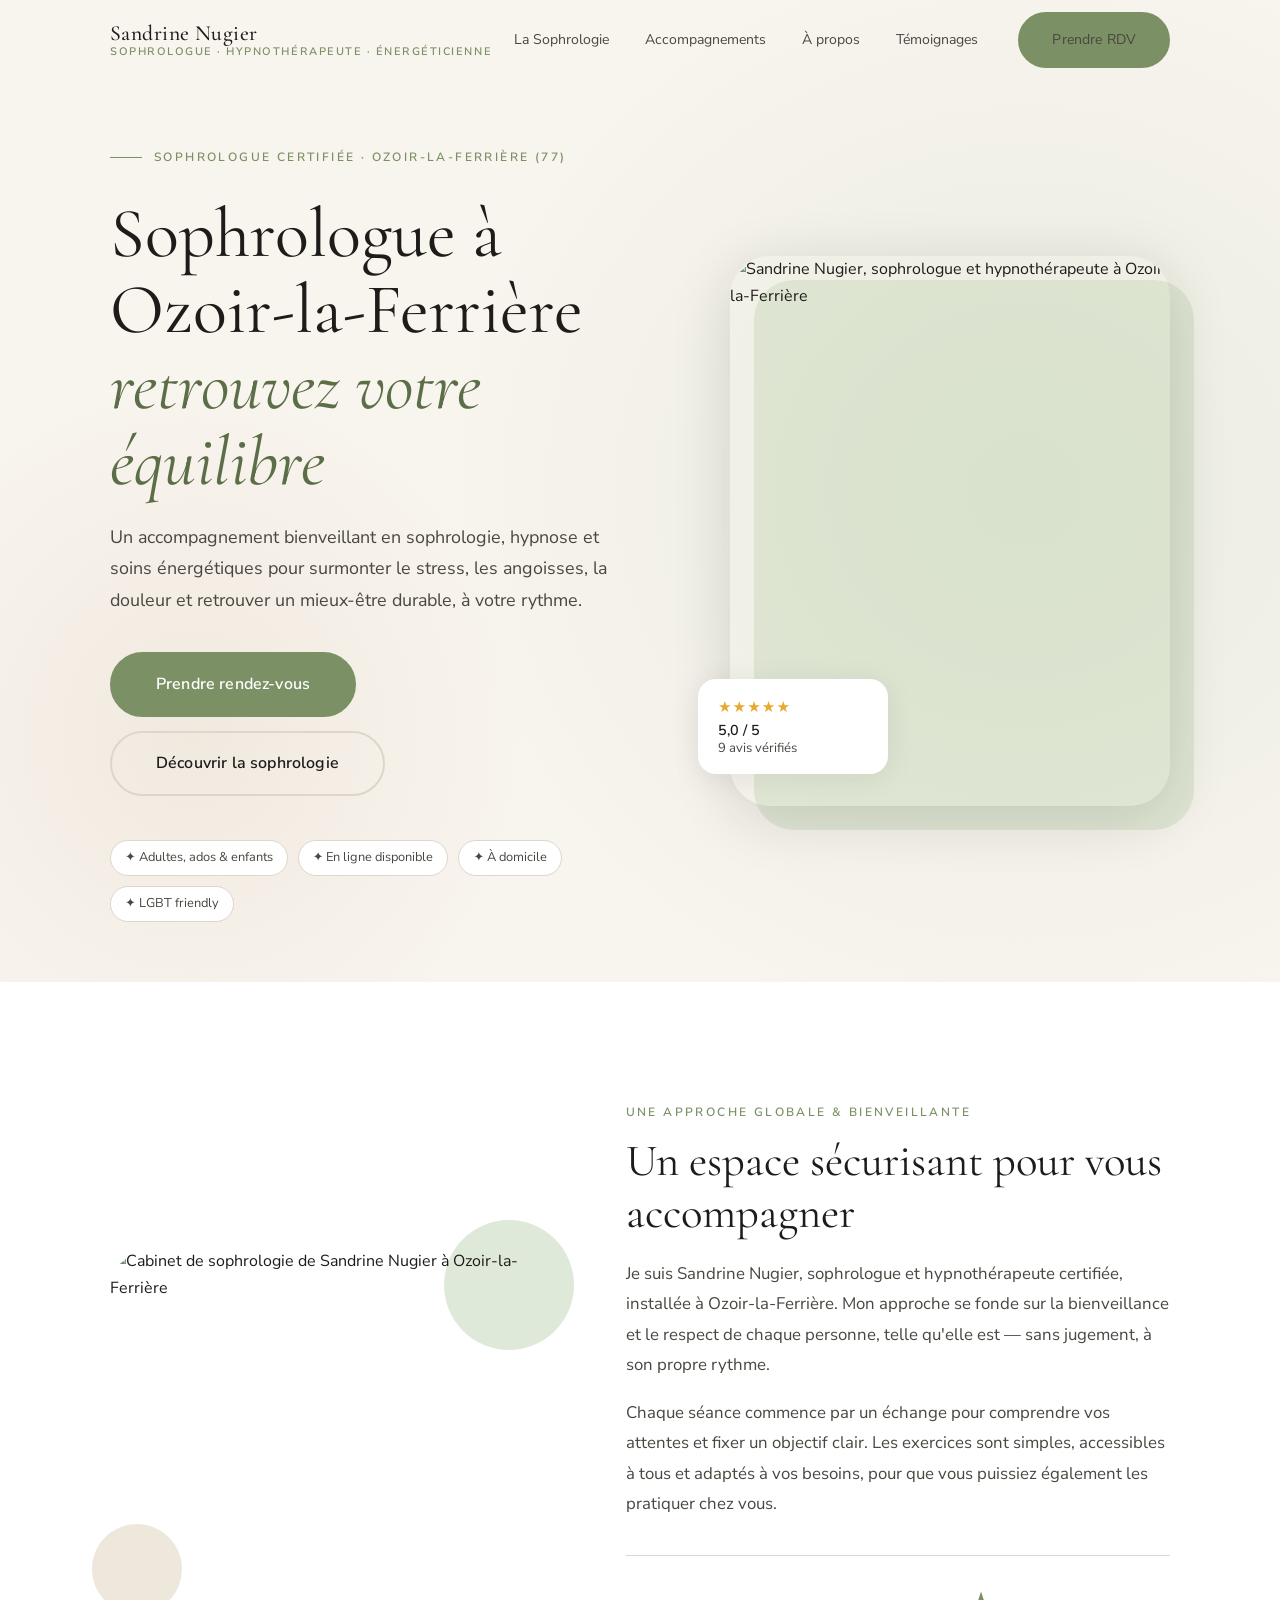
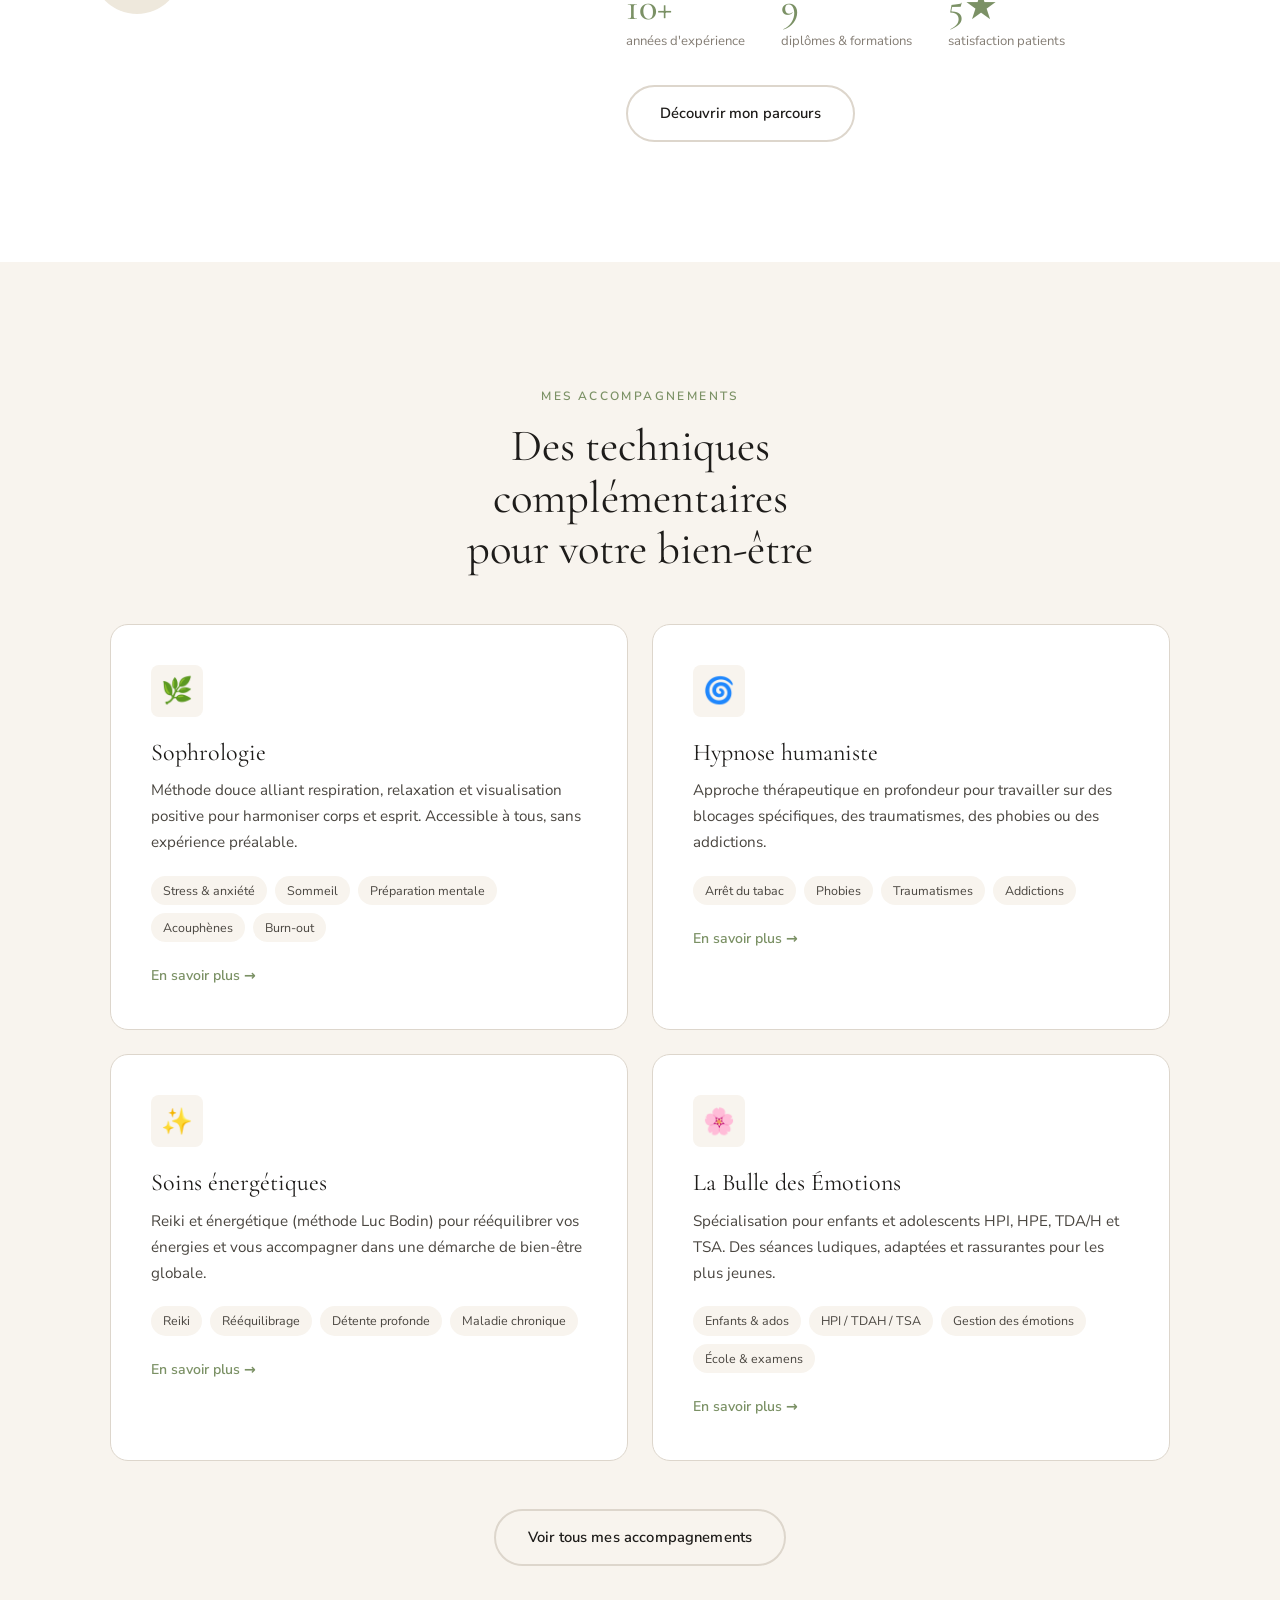
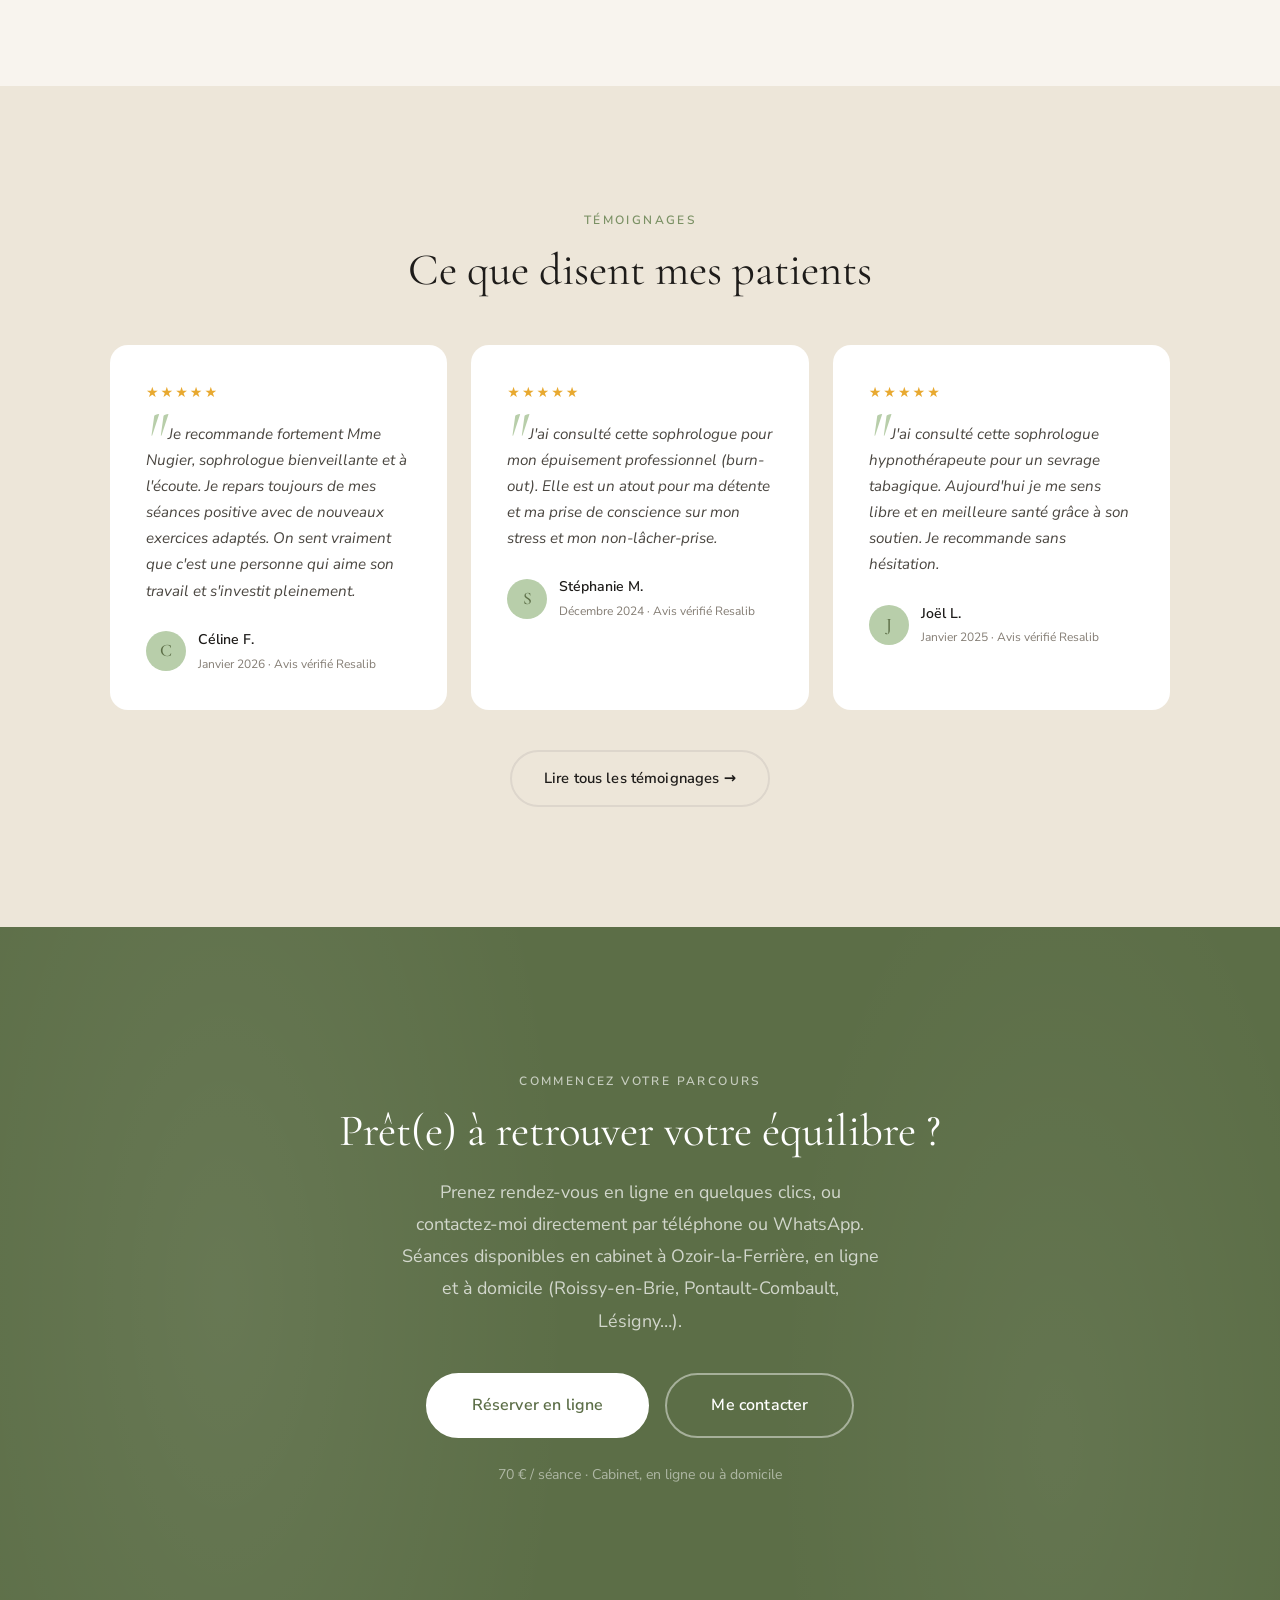
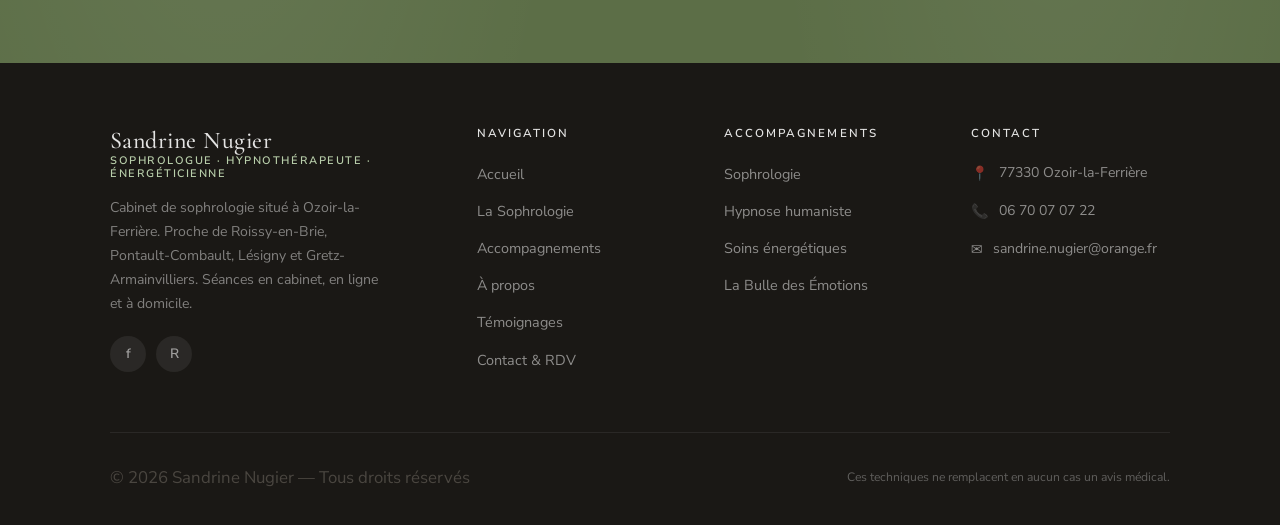
==== commit edb9ae0a: "Remove street address from the website and show only Ozoir-la-Ferrière (6af1d06918758af8205b960d)" ====
--- a/index.html
+++ b/index.html
@@ -1,6 +1,15 @@
 <!DOCTYPE html>
 <html lang="fr">
 <head>
+  <!-- Google tag (gtag.js) -->
+  <script async src="https://www.googletagmanager.com/gtag/js?id=G-BDQ49QRZJS"></script>
+  <script>
+    window.dataLayer = window.dataLayer || [];
+    function gtag(){dataLayer.push(arguments);}
+    gtag('js', new Date());
+
+    gtag('config', 'G-BDQ49QRZJS');
+  </script>
   <meta charset="UTF-8">
   <meta name="viewport" content="width=device-width, initial-scale=1.0">
   <title>Sophrologue Ozoir-la-Ferrière — Sandrine Nugier | Hypnose & Sophrologie (77)</title>
@@ -36,7 +45,6 @@
     "priceRange": "70€",
     "address": {
       "@type": "PostalAddress",
-      "streetAddress": "Place de la Brèche aux Loups",
       "addressLocality": "Ozoir-la-Ferrière",
       "postalCode": "77330",
       "addressRegion": "Seine-et-Marne",
@@ -385,7 +393,7 @@
             <span class="nav-logo-title">Sophrologue · Hypnothérapeute · Énergéticienne</span>
           </a>
           <p class="footer-desc">
-            Cabinet de sophrologie situé Place de la Brèche aux loups, Ozoir-la-Ferrière (77).
+            Cabinet de sophrologie situé à Ozoir-la-Ferrière.
             Proche de Roissy-en-Brie, Pontault-Combault, Lésigny et Gretz-Armainvilliers.
             Séances en cabinet, en ligne et à domicile.
           </p>
@@ -418,7 +426,7 @@
           <h4>Contact</h4>
           <div class="footer-contact-item">
             <span class="footer-contact-icon">📍</span>
-            <span>Place de la Brèche aux loups<br>77330 Ozoir-la-Ferrière</span>
+            <span>77330 Ozoir-la-Ferrière</span>
           </div>
           <div class="footer-contact-item">
             <span class="footer-contact-icon">📞</span>
